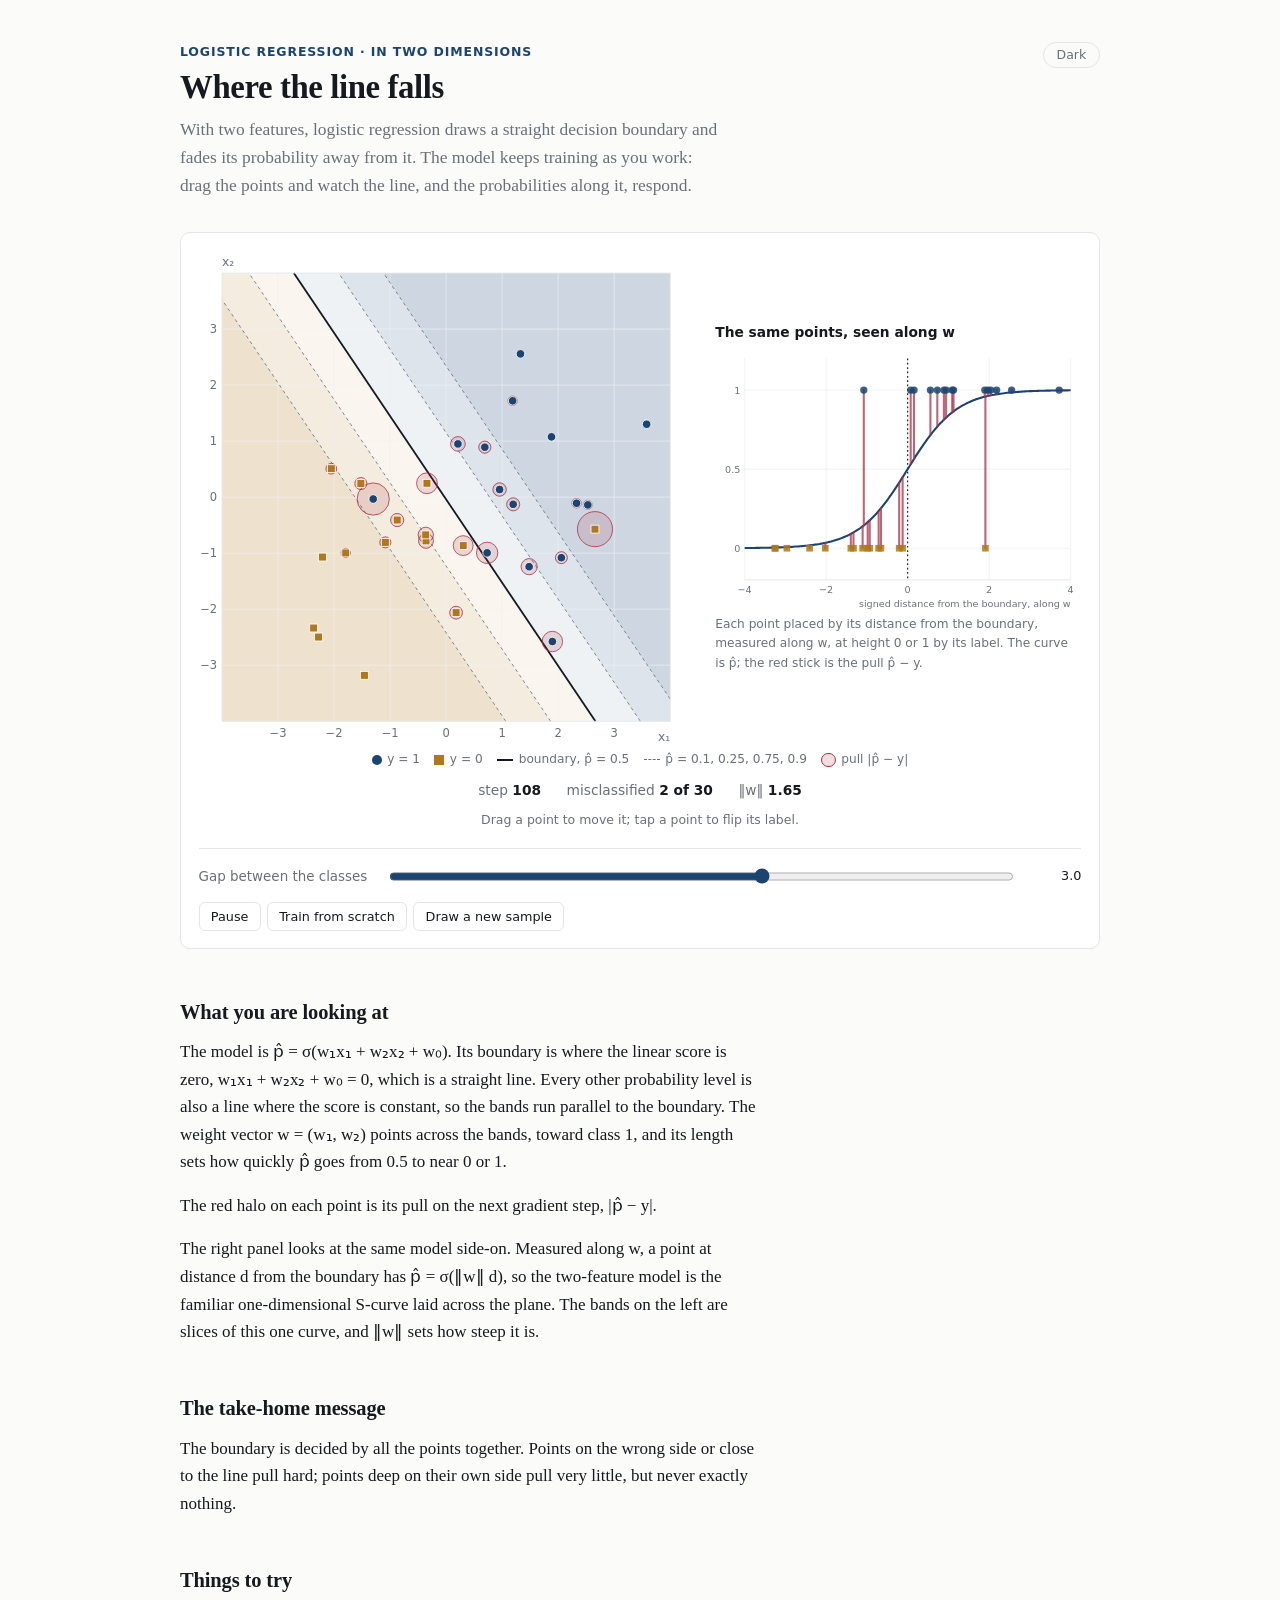
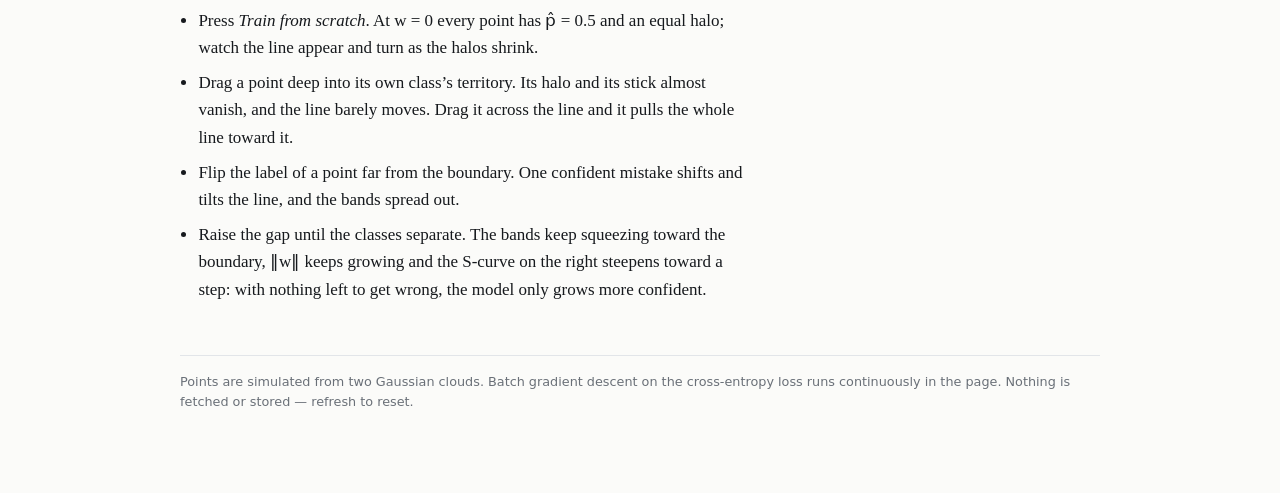
==== logreg/index.html @ 1d1faaab "Add logistic regression visualization in index.html This HTML file implements a logistic regression " ====
<!DOCTYPE html>
<html lang="en">
<head>
<meta charset="utf-8">
<meta name="viewport" content="width=device-width, initial-scale=1">
<title>Logistic Regression &middot; Where the line falls</title>
<style>
:root{
  --paper:#fbfbf9; --panel:#ffffff; --ink:#16191d; --muted:#6a7078;
  --rule:#e2e5e9; --grid:#eef1f4;
  --keep:#1b4570; --keep-soft:#d9e3ef;
  --lose:#a83246; --lose-soft:#f2dcdf;
  --pos:#1b4570; --neg:#b0781a;
  --dot:#33424f;
  --serif: Charter, "Bitstream Charter", "Sitka Text", Cambria, "Source Serif Pro", Georgia, serif;
  --sans: ui-sans-serif, system-ui, -apple-system, "Segoe UI", Roboto, Helvetica, Arial, sans-serif;
}
html[data-theme="dark"]{
  --paper:#14171a; --panel:#1b1f23; --ink:#e7e9ea; --muted:#99a1a9;
  --rule:#2b3138; --grid:#232a30;
  --keep:#6fa9dd; --keep-soft:#22323f;
  --lose:#e0808c; --lose-soft:#3a262a;
  --pos:#6fa9dd; --neg:#e2b25a;
  --dot:#b9c4cd;
}
*{box-sizing:border-box}
html{scroll-padding-top:1rem}
body{
  margin:0; background:var(--paper); color:var(--ink);
  font-family:var(--serif); font-size:17px; line-height:1.62;
  -webkit-text-size-adjust:100%;
}
.wrap{max-width:60rem; margin:0 auto; padding:2.6rem 1.25rem 5rem}
.prose{max-width:36rem}

h1{font-size:2.05rem; line-height:1.18; font-weight:600; letter-spacing:-.012em; margin:0 0 .5rem}
h2{font-size:1.28rem; font-weight:600; margin:2.9rem 0 .6rem; letter-spacing:-.006em}
p{margin:0 0 1rem}
.lede{font-size:1.09rem; color:var(--muted); max-width:34rem; margin-bottom:2rem}

.topbar{display:flex; justify-content:space-between; align-items:flex-start; gap:1rem}
.themebtn{
  font-family:var(--sans); font-size:.78rem; color:var(--muted);
  background:none; border:1px solid var(--rule); border-radius:999px;
  padding:.3rem .8rem; cursor:pointer; white-space:nowrap;
}
.themebtn:hover{color:var(--ink); border-color:var(--muted)}

/* ---------- panel ---------- */
.panel{
  background:var(--panel); border:1px solid var(--rule); border-radius:10px;
  padding:1.1rem; margin:0 0 1.1rem;
}
.stage{display:grid; grid-template-columns:minmax(0,1.15fr) minmax(0,1fr); gap:1.4rem; align-items:start}
@media(max-width:760px){ .stage{grid-template-columns:1fr; gap:1.1rem} }

svg{display:block; width:100%; height:auto; touch-action:none; -webkit-user-select:none; user-select:none}
#scatter text,#profile text{font-family:var(--sans)}
#scatter{cursor:grab}
#scatter.dragging{cursor:grabbing}

.readout{font-family:var(--sans)}
.bigrow{display:flex; align-items:baseline; gap:.5rem; margin-bottom:.15rem}
.bignum{font-size:2.5rem; font-weight:600; letter-spacing:-.02em; font-variant-numeric:tabular-nums; line-height:1}
.biglab{font-size:.85rem; color:var(--muted)}
.sub{font-size:.82rem; color:var(--muted); margin-bottom:1.05rem; min-height:2.5em}

.svmhead{font-size:.8rem; color:var(--muted); margin:1rem 0 .4rem; padding-top:.8rem; border-top:1px dotted var(--rule)}
.svmhead b{color:var(--ink); font-weight:600; font-variant-numeric:tabular-nums}
.barwrap{margin:0 0 .5rem}
.bar{display:flex; height:2.2rem; border-radius:4px; overflow:hidden; background:var(--grid)}
.bar .seg{flex:0 0 auto; transition:none}
.seg.keep{background:var(--keep)}
.seg.lose{background:var(--lose)}
.barkey{display:flex; justify-content:space-between; font-family:var(--sans); font-size:.78rem; margin-top:.4rem; gap:.75rem}
.barkey b{font-weight:600; font-variant-numeric:tabular-nums}
.k-keep{color:var(--keep)} .k-lose{color:var(--lose)}
.total{font-family:var(--sans); font-size:.78rem; color:var(--muted); margin-top:.55rem; padding-top:.5rem; border-top:1px dotted var(--rule); display:flex; justify-content:space-between}
.total b{font-variant-numeric:tabular-nums; color:var(--ink); font-weight:600}
.nosol{font-size:.8rem; color:var(--lose); margin:.2rem 0 .5rem}

table.mat{font-family:var(--sans); font-size:.8rem; border-collapse:collapse; margin-top:.9rem; font-variant-numeric:tabular-nums}
table.mat td{padding:.12rem .55rem .12rem 0; color:var(--muted)}
table.mat td.v{color:var(--ink); text-align:right; padding-right:.9rem}

/* ---------- controls ---------- */
.controls{border-top:1px solid var(--rule); margin-top:1.1rem; padding-top:1rem; font-family:var(--sans)}
.ctl{display:grid; grid-template-columns:11rem 1fr 3.6rem; gap:.75rem; align-items:center; margin-bottom:.55rem; font-size:.84rem}
.ctl label{color:var(--muted)}
.ctl .val{text-align:right; font-variant-numeric:tabular-nums; font-size:.8rem; color:var(--ink)}
@media(max-width:520px){ .ctl{grid-template-columns:8.5rem 1fr 3.2rem; font-size:.8rem} }

input[type=range]{width:100%; accent-color:var(--keep); height:1.15rem; background:transparent}
input[type=range]:focus-visible{outline:2px solid var(--keep); outline-offset:3px; border-radius:3px}

.btnrow{display:flex; flex-wrap:wrap; gap:.4rem; margin-top:.9rem}
button.act{
  font-family:var(--sans); font-size:.8rem; color:var(--ink); background:var(--panel);
  border:1px solid var(--rule); border-radius:6px; padding:.36rem .7rem; cursor:pointer;
}
button.act:hover{border-color:var(--muted)}
button.act:focus-visible{outline:2px solid var(--keep); outline-offset:2px}
button.act.on{background:var(--keep-soft); border-color:var(--keep); color:var(--ink)}
button.act:disabled{opacity:.45; cursor:default}
.presets{margin-top:.8rem; padding-top:.8rem; border-top:1px dotted var(--rule)}
.presets .plab{font-family:var(--sans); font-size:.76rem; color:var(--muted); margin-bottom:.4rem}

.hint{font-family:var(--sans); font-size:.78rem; color:var(--muted); margin:.55rem 0 0}
.legend{font-family:var(--sans); font-size:.76rem; color:var(--muted); display:flex; flex-wrap:wrap; gap:.9rem; margin-top:.35rem}
.legend span{display:inline-flex; align-items:center; gap:.35rem}
.sw{display:inline-block; width:.62rem; height:.62rem}
.sw.pos{background:var(--pos); border-radius:50%}
.sw.neg{background:var(--neg)}
.sw.ring{border:1.5px solid var(--ink); border-radius:50%; width:.8rem; height:.8rem}
.sw.slack{width:1rem; height:2px; background:var(--lose)}

/* ---------- prose extras ---------- */
ul{margin:0 0 1rem; padding-left:1.15rem}
li{margin-bottom:.45rem}
.eq{font-family:var(--sans); font-size:.92rem; background:var(--grid); border-radius:6px; padding:.7rem .85rem; margin:0 0 1rem; overflow-x:auto; white-space:nowrap}
.keepword{color:var(--keep); font-weight:600}
.loseword{color:var(--lose); font-weight:600}
footer{margin-top:3.2rem; padding-top:1rem; border-top:1px solid var(--rule); font-family:var(--sans); font-size:.8rem; color:var(--muted)}
@media(prefers-reduced-motion:reduce){ *{scroll-behavior:auto} }
.kicker{font-family:var(--sans); font-size:.78rem; font-weight:600; letter-spacing:.07em; text-transform:uppercase; color:var(--keep); margin:0 0 .4rem}
#plot text{font-family:var(--sans)}
#plot{cursor:crosshair}
#proj text{font-family:var(--sans)}
.stats{font-family:var(--sans); font-size:.86rem; color:var(--muted); display:flex; flex-wrap:wrap; justify-content:center; gap:.4rem 1.6rem; margin-top:.6rem; font-variant-numeric:tabular-nums}
.stats b{color:var(--ink); font-weight:600}
.legend{justify-content:center}
.hint{text-align:center}
.sw.halo{width:.9rem; height:.9rem; border-radius:50%; border:1.5px solid var(--lose); background:var(--lose-soft)}
.sw.bnd{width:1rem; height:2px; background:var(--ink)}
.sw.lvl{width:1rem; height:0; border-top:1px dashed var(--muted)}
.ctl{grid-template-columns:11rem 1fr 3.6rem}
@media(max-width:520px){ .ctl{grid-template-columns:8.5rem 1fr 3.2rem} }
.duo{grid-template-columns:minmax(0,1.35fr) minmax(0,1fr); align-items:center}
.sidehead{font-family:var(--sans); font-size:.86rem; font-weight:600; margin:0 0 .3rem}
.sidecap{font-family:var(--sans); font-size:.76rem; color:var(--muted); margin:.3rem 0 0}
@media(max-width:760px){ .duo{grid-template-columns:1fr} }
</style>
</head>
<body>
<div class="wrap">

  <div class="topbar">
    <div>
      <p class="kicker">Logistic Regression &middot; in two dimensions</p>
      <h1>Where the line falls</h1>
    </div>
    <button class="themebtn" id="theme" type="button">Dark</button>
  </div>
  <p class="lede">With two features, logistic regression draws a straight decision boundary and fades its probability away from it. The model keeps training as you work: drag the points and watch the line, and the probabilities along it, respond.</p>

  <div class="panel">
    <div class="stage duo">
      <div>
        <svg id="plot" viewBox="0 0 600 600" role="img" aria-label="Two classes of points, the logistic regression boundary and its probability bands"></svg>
      </div>
      <div class="side">
        <p class="sidehead">The same points, seen along w</p>
        <svg id="proj" viewBox="0 0 420 300" role="img" aria-label="Predicted probability against signed distance from the boundary, with the pull of each point"></svg>
        <p class="sidecap">Each point placed by its distance from the boundary, measured along w, at height 0 or 1 by its label. The curve is p&#770;; the red stick is the pull p&#770; &minus; y.</p>
      </div>
    </div>
    <div class="legend">
      <span><i class="sw pos"></i>y = 1</span>
      <span><i class="sw neg"></i>y = 0</span>
      <span><i class="sw bnd"></i>boundary, p&#770; = 0.5</span>
      <span><i class="sw lvl"></i>p&#770; = 0.1, 0.25, 0.75, 0.9</span>
      <span><i class="sw halo"></i>pull |p&#770; &minus; y|</span>
    </div>
    <div class="stats">
      <span>step <b id="vT">0</b></span>
      <span>misclassified <b id="vE">—</b></span>
      <span>&#8214;w&#8214; <b id="vW">—</b></span>
    </div>
    <p class="hint">Drag a point to move it; tap a point to flip its label.</p>

    <div class="controls">
      <div class="ctl">
        <label for="gap">Gap between the classes</label>
        <input type="range" id="gap" min="0" max="5" step="0.1" value="3">
        <span class="val" id="gapV">3.0</span>
      </div>
      <div class="btnrow">
        <button class="act" id="runBtn" type="button">Pause</button>
        <button class="act" id="restartBtn" type="button">Train from scratch</button>
        <button class="act" id="resample" type="button">Draw a new sample</button>
      </div>
    </div>
  </div>

  <div class="prose">
    <h2>What you are looking at</h2>
    <p>The model is p&#770; = &sigma;(w&#8321;x&#8321; + w&#8322;x&#8322; + w&#8320;). Its boundary is where the linear score is zero, w&#8321;x&#8321; + w&#8322;x&#8322; + w&#8320; = 0, which is a straight line. Every other probability level is also a line where the score is constant, so the bands run parallel to the boundary. The weight vector w = (w&#8321;, w&#8322;) points across the bands, toward class 1, and its length sets how quickly p&#770; goes from 0.5 to near 0 or 1.</p>
    <p>The red halo on each point is its pull on the next gradient step, |p&#770; &minus; y|.</p>
    <p>The right panel looks at the same model side-on. Measured along w, a point at distance d from the boundary has p&#770; = &sigma;(&#8214;w&#8214; d), so the two-feature model is the familiar one-dimensional S-curve laid across the plane. The bands on the left are slices of this one curve, and &#8214;w&#8214; sets how steep it is.</p>

    <h2>The take-home message</h2>
    <p>The boundary is decided by all the points together. Points on the wrong side or close to the line pull hard; points deep on their own side pull very little, but never exactly nothing.</p>

    <h2>Things to try</h2>
    <ul>
      <li>Press <em>Train from scratch</em>. At w = 0 every point has p&#770; = 0.5 and an equal halo; watch the line appear and turn as the halos shrink.</li>
      <li>Drag a point deep into its own class&rsquo;s territory. Its halo and its stick almost vanish, and the line barely moves. Drag it across the line and it pulls the whole line toward it.</li>
      <li>Flip the label of a point far from the boundary. One confident mistake shifts and tilts the line, and the bands spread out.</li>
      <li>Raise the gap until the classes separate. The bands keep squeezing toward the boundary, &#8214;w&#8214; keeps growing and the S-curve on the right steepens toward a step: with nothing left to get wrong, the model only grows more confident.</li>
    </ul>
  </div>

  <footer>
    Points are simulated from two Gaussian clouds. Batch gradient descent on the cross-entropy loss runs continuously in the page. Nothing is fetched or stored &mdash; refresh to reset.
  </footer>
</div>

<script>
(function(){
"use strict";
var $ = function(id){ return document.getElementById(id); };
var NS = "http://www.w3.org/2000/svg";
function el(tag, a, p){ var e = document.createElementNS(NS, tag); for(var k in a) e.setAttribute(k, a[k]); if(p) p.appendChild(e); return e; }
function css(v){ return getComputedStyle(document.documentElement).getPropertyValue(v).trim(); }
function sig(z){ return z >= 0 ? 1/(1+Math.exp(-z)) : Math.exp(z)/(1+Math.exp(z)); }
function randn(){ var u = 1 - Math.random(), v = Math.random(); return Math.sqrt(-2*Math.log(u))*Math.cos(2*Math.PI*v); }

var R = 4, N_PER = 15, ETA = 0.5, STEPS_PER_FRAME = 2;
var pts = [], w = [0,0,0], t = 0, running = true, gap = 3;   // w = (w1, w2, w0)
var DIR = [Math.cos(0.6), Math.sin(0.6)];

function generate(){
  pts = [];
  for(var i = 0; i < N_PER; i++){
    pts.push({ x:clamp(-gap/2*DIR[0] + randn()), y:clamp(-gap/2*DIR[1] + randn()), c:0 });
    pts.push({ x:clamp( gap/2*DIR[0] + randn()), y:clamp( gap/2*DIR[1] + randn()), c:1 });
  }
}
function clamp(v){ return Math.max(-R + 0.2, Math.min(R - 0.2, v)); }
function score(x, y){ return w[0]*x + w[1]*y + w[2]; }
function step(){
  var g = [0,0,0], n = pts.length; if(!n) return;
  pts.forEach(function(q){ var r = sig(score(q.x, q.y)) - q.c; g[0] += r*q.x; g[1] += r*q.y; g[2] += r; });
  for(var k = 0; k < 3; k++) w[k] -= ETA*g[k]/n;
  t++;
}

// ---------- geometry ----------
var S = { W:600, H:600, m:28 };
function sx(x){ return S.m + (x + R)/(2*R)*(S.W - 2*S.m); }
function sy(y){ return S.H - S.m - (y + R)/(2*R)*(S.H - 2*S.m); }
function ix(px){ return (px - S.m)/(S.W - 2*S.m)*2*R - R; }
function iy(py){ return (S.H - S.m - py)/(S.H - 2*S.m)*2*R - R; }

// clip a polygon to the half-plane sign*(score - level) >= 0
function clipHalf(poly, level, sign){
  var out = [], i;
  for(i = 0; i < poly.length; i++){
    var a = poly[i], b = poly[(i+1) % poly.length];
    var fa = sign*(score(a[0], a[1]) - level), fb = sign*(score(b[0], b[1]) - level);
    if(fa >= 0) out.push(a);
    if((fa >= 0) !== (fb >= 0)){ var tt = fa/(fa - fb); out.push([a[0] + tt*(b[0]-a[0]), a[1] + tt*(b[1]-a[1])]); }
  }
  return out;
}
function band(lo, hi){
  var poly = [[-R,-R],[R,-R],[R,R],[-R,R]];
  if(isFinite(lo)) poly = clipHalf(poly, lo, 1);
  if(isFinite(hi) && poly.length) poly = clipHalf(poly, hi, -1);
  return poly;
}
function polyAttr(poly){ return poly.map(function(q){ return sx(q[0]).toFixed(1) + "," + sy(q[1]).toFixed(1); }).join(" "); }
// segment of the line score = level inside the square
function levelSegment(level){
  var c = [[-R,-R],[R,-R],[R,R],[-R,R]], hits = [], i;
  for(i = 0; i < 4; i++){
    var a = c[i], b = c[(i+1)%4], fa = score(a[0],a[1]) - level, fb = score(b[0],b[1]) - level;
    if((fa >= 0) !== (fb >= 0)){ var tt = fa/(fa - fb); hits.push([a[0] + tt*(b[0]-a[0]), a[1] + tt*(b[1]-a[1])]); }
  }
  return hits.length >= 2 ? [hits[0], hits[1]] : null;
}

// ---------- render ----------
var svg = $("plot");
function render(){
  while(svg.firstChild) svg.removeChild(svg.firstChild);
  var cP = css("--pos"), cN = css("--neg"), cL = css("--lose"), cLs = css("--lose-soft"), cM = css("--muted"),
      cR = css("--rule"), cG = css("--grid"), cI = css("--ink"), cPan = css("--panel");
  var dark = document.documentElement.getAttribute("data-theme") === "dark";
  el("rect", { x:S.m, y:S.m, width:S.W-2*S.m, height:S.H-2*S.m, fill:cPan }, svg);

  var hasW = Math.hypot(w[0], w[1]) > 1e-6;
  var P = [0.1, 0.25, 0.5, 0.75, 0.9], L = P.map(function(p){ return Math.log(p/(1-p)); });
  if(hasW){
    var edges = [-Infinity].concat(L, [Infinity]);
    var alpha = [0.30, 0.20, 0.10, 0.10, 0.20, 0.30];
    for(var k = 0; k < 6; k++){
      var poly = band(edges[k], edges[k+1]);
      if(poly.length >= 3) el("polygon", { points:polyAttr(poly), fill:k < 3 ? cN : cP, "fill-opacity":alpha[k]*(dark ? 0.9 : 0.7) }, svg);
    }
  }
  [-3,-2,-1,0,1,2,3].forEach(function(v){
    el("line", { x1:sx(v), x2:sx(v), y1:S.m, y2:S.H-S.m, stroke:cG, "stroke-opacity":0.7 }, svg);
    el("line", { x1:S.m, x2:S.W-S.m, y1:sy(v), y2:sy(v), stroke:cG, "stroke-opacity":0.7 }, svg);
    var a = el("text", { x:sx(v), y:S.H-S.m+19, "text-anchor":"middle", "font-size":14, fill:cM }, svg); a.textContent = String(v).replace("-", "\u2212");
    var b = el("text", { x:S.m-6, y:sy(v)+5, "text-anchor":"end", "font-size":14, fill:cM }, svg); b.textContent = String(v).replace("-", "\u2212");
  });
  var xl = el("text", { x:S.W-S.m, y:S.H-4, "text-anchor":"end", "font-size":15, fill:cM }, svg); xl.textContent = "x\u2081";
  var yl = el("text", { x:S.m, y:S.m-8, "text-anchor":"start", "font-size":15, fill:cM }, svg); yl.textContent = "x\u2082";

  if(hasW){
    P.forEach(function(p, k){
      var seg = levelSegment(L[k]); if(!seg) return;
      var mid = p === 0.5;
      el("line", { x1:sx(seg[0][0]), y1:sy(seg[0][1]), x2:sx(seg[1][0]), y2:sy(seg[1][1]),
                   stroke:mid ? cI : cM, "stroke-width":mid ? 2.2 : 1, "stroke-dasharray":mid ? "" : "4 4" }, svg);

    });
  }
  // halos then points
  pts.forEach(function(q){
    var pull = Math.abs(sig(score(q.x, q.y)) - q.c);
    if(pull > 0.03) el("circle", { cx:sx(q.x), cy:sy(q.y), r:5 + 17*pull, fill:cL, "fill-opacity":0.16, stroke:cL, "stroke-width":1.2, "stroke-opacity":0.8 }, svg);
  });
  pts.forEach(function(q){
    if(q.c) el("circle", { cx:sx(q.x), cy:sy(q.y), r:5.2, fill:cP, stroke:cPan, "stroke-width":1 }, svg);
    else el("rect", { x:sx(q.x)-4.8, y:sy(q.y)-4.8, width:9.6, height:9.6, fill:cN, stroke:cPan, "stroke-width":1 }, svg);
  });
  el("rect", { x:S.m, y:S.m, width:S.W-2*S.m, height:S.H-2*S.m, fill:"none", stroke:cR }, svg);

  renderProj();
  var err = 0; pts.forEach(function(q){ if((score(q.x, q.y) >= 0 ? 1 : 0) !== q.c) err++; });
  $("vT").textContent = t.toLocaleString("en-US");
  $("vE").textContent = err + " of " + pts.length;
  $("vW").textContent = Math.hypot(w[0], w[1]).toFixed(2);
  $("runBtn").textContent = running ? "Pause" : "Run";
}

// ---------- side view along w ----------
var Q = { W:420, H:300, l:34, r:12, t:12, b:34, da:-4, db:4, ya:-0.2, yb:1.2 };
function qx(d){ return Q.l + (d - Q.da)/(Q.db - Q.da)*(Q.W - Q.l - Q.r); }
function qy(p){ return Q.t + (Q.yb - p)/(Q.yb - Q.ya)*(Q.H - Q.t - Q.b); }
var proj = $("proj");
function renderProj(){
  while(proj.firstChild) proj.removeChild(proj.firstChild);
  var cP = css("--pos"), cN = css("--neg"), cL = css("--lose"), cM = css("--muted"), cR = css("--rule"), cG = css("--grid"), cI = css("--ink");
  var nw = Math.hypot(w[0], w[1]);
  [-4,-2,0,2,4].forEach(function(v){
    el("line", { x1:qx(v), x2:qx(v), y1:Q.t, y2:Q.H-Q.b, stroke:cG }, proj);
    var tx = el("text", { x:qx(v), y:Q.H-Q.b+15, "text-anchor":"middle", "font-size":11, fill:cM }, proj); tx.textContent = String(v).replace("-", "\u2212");
  });
  [0, 0.5, 1].forEach(function(v){
    el("line", { x1:Q.l, x2:Q.W-Q.r, y1:qy(v), y2:qy(v), stroke:cG }, proj);
    var tx = el("text", { x:Q.l-5, y:qy(v)+4, "text-anchor":"end", "font-size":11, fill:cM }, proj); tx.textContent = String(v);
  });
  el("line", { x1:Q.l, x2:Q.W-Q.r, y1:Q.H-Q.b, y2:Q.H-Q.b, stroke:cR }, proj);
  var xl = el("text", { x:Q.W-Q.r, y:Q.H-3, "text-anchor":"end", "font-size":11, fill:cM }, proj);
  xl.textContent = "signed distance from the boundary, along w";
  if(nw < 1e-6){
    el("line", { x1:Q.l, x2:Q.W-Q.r, y1:qy(0.5), y2:qy(0.5), stroke:cP, "stroke-width":2.4 }, proj);
    var m = el("text", { x:(Q.l+Q.W-Q.r)/2, y:qy(0.5)-10, "text-anchor":"middle", "font-size":12, fill:cM }, proj);
    m.textContent = "w = 0: no direction yet, every p\u0302 = 0.5";
    return;
  }
  el("line", { x1:qx(0), x2:qx(0), y1:Q.t, y2:Q.H-Q.b, stroke:cI, "stroke-width":1.3, "stroke-dasharray":"2 3" }, proj);
  var d = "", i, x;
  for(i = 0; i <= 200; i++){ x = Q.da + i/200*(Q.db - Q.da); d += (i ? "L" : "M") + qx(x).toFixed(1) + " " + qy(sig(nw*x)).toFixed(1); }
  el("path", { d:d, fill:"none", stroke:cP, "stroke-width":2.4 }, proj);
  var lim = 0.12;
  pts.forEach(function(q){
    var dist = score(q.x, q.y)/nw, p = sig(nw*dist), dd = Math.max(Q.da + lim, Math.min(Q.db - lim, dist));
    if(Math.abs(p - q.c) > 3e-3) el("line", { x1:qx(dd), x2:qx(dd), y1:qy(q.c), y2:qy(p), stroke:cL, "stroke-width":2.4, "stroke-linecap":"round", opacity:0.75 }, proj);
  });
  pts.forEach(function(q){
    var dist = score(q.x, q.y)/nw, dd = Math.max(Q.da + lim, Math.min(Q.db - lim, dist));
    if(q.c) el("circle", { cx:qx(dd), cy:qy(1), r:4.2, fill:cP, "fill-opacity":0.85 }, proj);
    else el("rect", { x:qx(dd)-3.8, y:qy(0)-3.8, width:7.6, height:7.6, fill:cN, "fill-opacity":0.85 }, proj);
  });
}

// ---------- loop ----------
var dirty = true;
function frame(){
  if(running) for(var i = 0; i < STEPS_PER_FRAME; i++) step();
  if(running || dirty){ render(); dirty = false; }
  requestAnimationFrame(frame);
}

// ---------- editing ----------
var drag = null;
function svgPt(e){ var q = svg.createSVGPoint(); q.x = e.clientX; q.y = e.clientY; return q.matrixTransform(svg.getScreenCTM().inverse()); }
svg.addEventListener("pointerdown", function(e){
  var q = svgPt(e), best = -1, bd = 16;
  pts.forEach(function(p, i){ var d = Math.hypot(sx(p.x) - q.x, sy(p.y) - q.y); if(d < bd){ bd = d; best = i; } });
  if(best < 0) return;
  drag = { i:best, x0:q.x, y0:q.y, moved:false }; svg.setPointerCapture(e.pointerId); e.preventDefault();
});
svg.addEventListener("pointermove", function(e){
  if(!drag) return;
  var q = svgPt(e);
  if(Math.hypot(q.x - drag.x0, q.y - drag.y0) > 4) drag.moved = true;
  if(drag.moved){ pts[drag.i].x = clamp(ix(q.x)); pts[drag.i].y = clamp(iy(q.y)); dirty = true; }
});
svg.addEventListener("pointerup", function(){
  if(!drag) return;
  if(!drag.moved){ pts[drag.i].c = 1 - pts[drag.i].c; dirty = true; }
  drag = null;
});
svg.addEventListener("pointercancel", function(){ drag = null; });

// ---------- controls ----------
$("gap").addEventListener("input", function(){ gap = +this.value; $("gapV").textContent = gap.toFixed(1); });
$("gap").addEventListener("change", function(){ generate(); dirty = true; });
$("runBtn").addEventListener("click", function(){ running = !running; dirty = true; });
$("restartBtn").addEventListener("click", function(){ w = [0,0,0]; t = 0; dirty = true; });
$("resample").addEventListener("click", function(){ generate(); w = [0,0,0]; t = 0; dirty = true; });

var root = document.documentElement;
function setTheme(th){ root.setAttribute("data-theme", th); $("theme").textContent = th === "dark" ? "Light" : "Dark"; dirty = true; }
$("theme").addEventListener("click", function(){ setTheme(root.getAttribute("data-theme") === "dark" ? "light" : "dark"); });

generate();
requestAnimationFrame(frame);
setTheme(window.matchMedia && window.matchMedia("(prefers-color-scheme: dark)").matches ? "dark" : "light");
})();
</script>
</body>
</html>
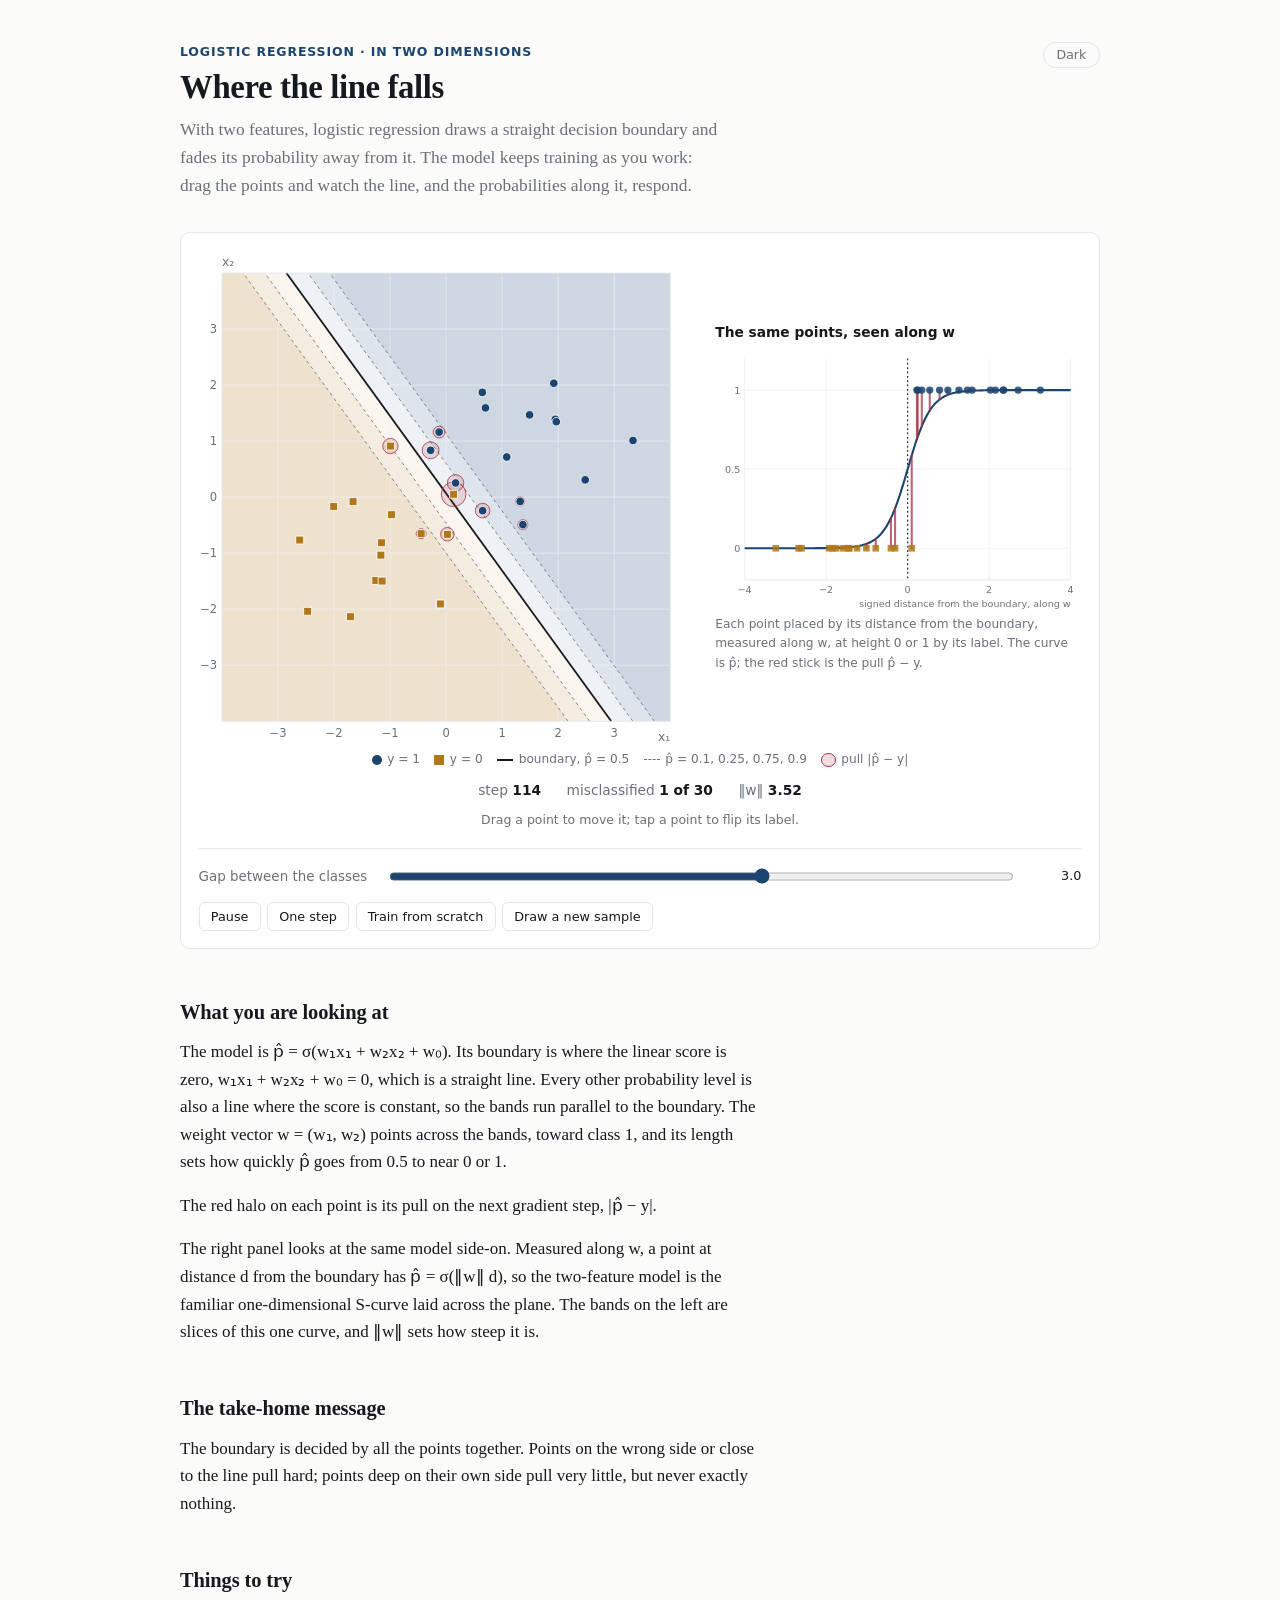
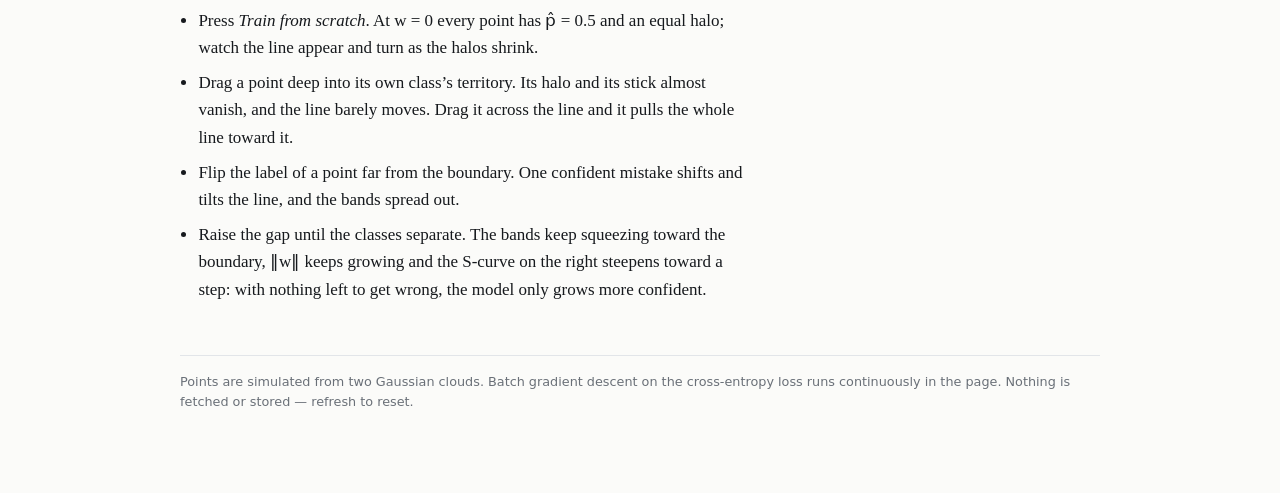
==== commit f8101980: "Add step button for single step execution" ====
--- a/logreg/index.html
+++ b/logreg/index.html
@@ -186,6 +186,7 @@
       </div>
       <div class="btnrow">
         <button class="act" id="runBtn" type="button">Pause</button>
+        <button class="act" id="stepBtn" type="button">One step</button>
         <button class="act" id="restartBtn" type="button">Train from scratch</button>
         <button class="act" id="resample" type="button">Draw a new sample</button>
       </div>
@@ -412,6 +413,7 @@
 $("gap").addEventListener("input", function(){ gap = +this.value; $("gapV").textContent = gap.toFixed(1); });
 $("gap").addEventListener("change", function(){ generate(); dirty = true; });
 $("runBtn").addEventListener("click", function(){ running = !running; dirty = true; });
+$("stepBtn").addEventListener("click", function(){ running = false; step(); dirty = true; });
 $("restartBtn").addEventListener("click", function(){ w = [0,0,0]; t = 0; dirty = true; });
 $("resample").addEventListener("click", function(){ generate(); w = [0,0,0]; t = 0; dirty = true; });
 
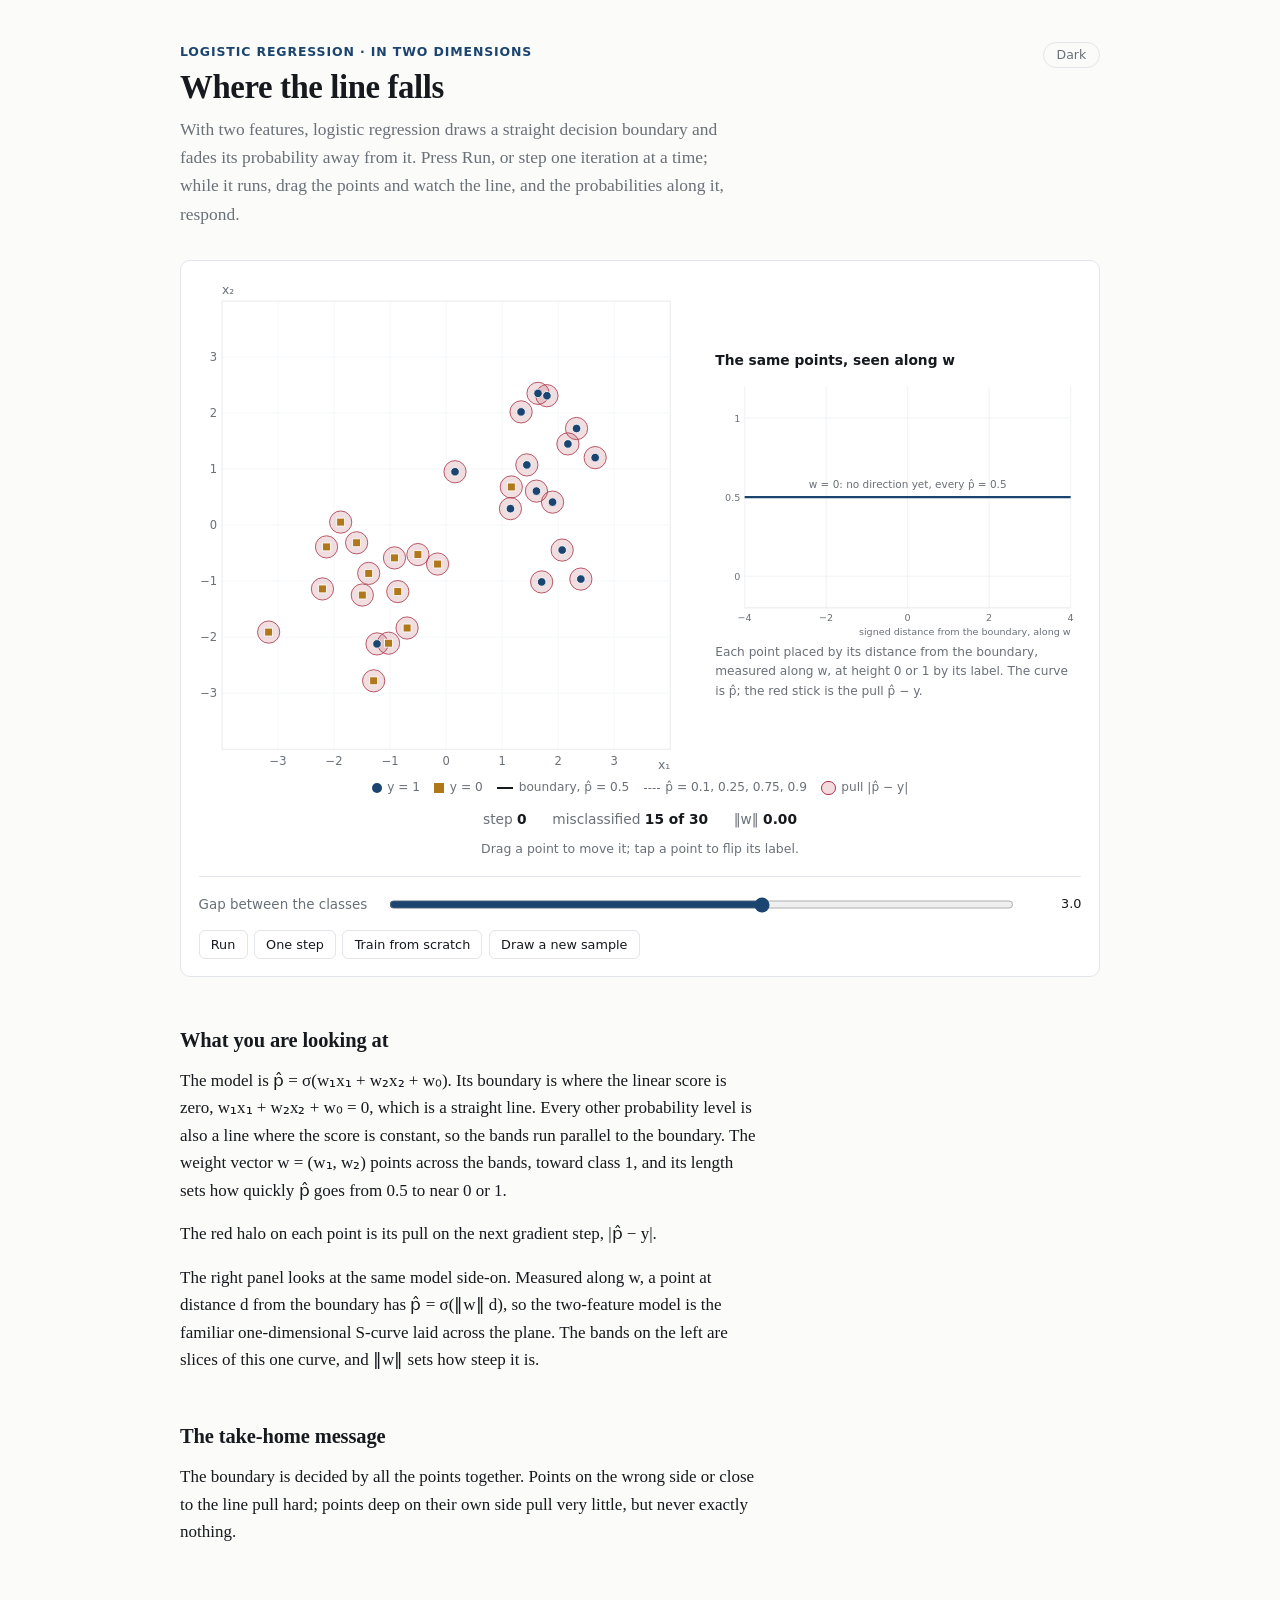
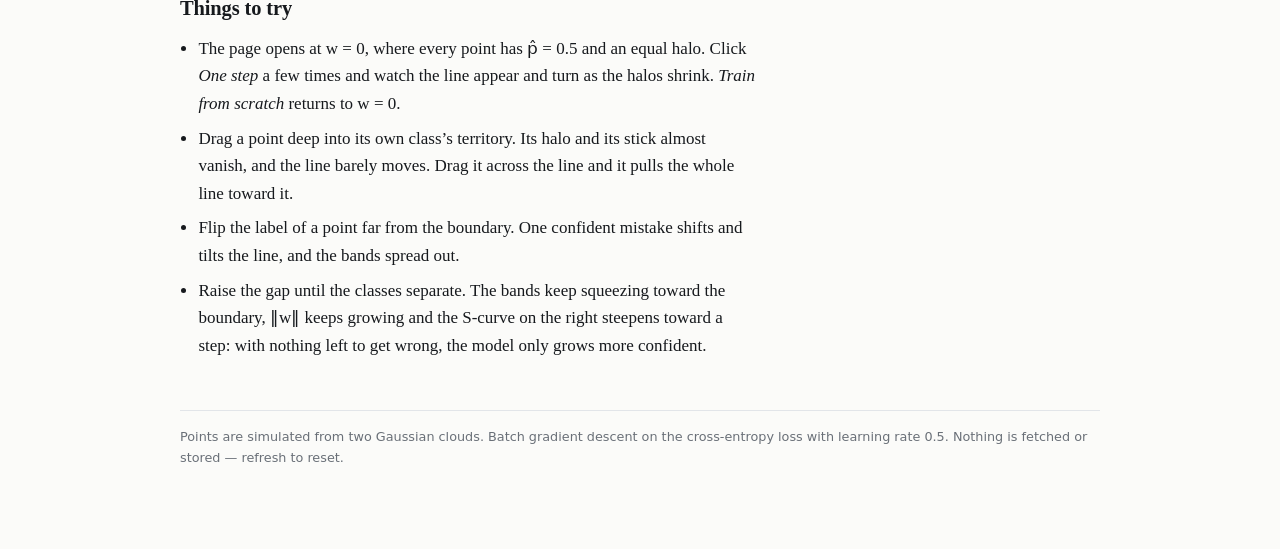
==== commit aff79004: "Update instructional text and button functionality" ====
--- a/logreg/index.html
+++ b/logreg/index.html
@@ -151,7 +151,7 @@
     </div>
     <button class="themebtn" id="theme" type="button">Dark</button>
   </div>
-  <p class="lede">With two features, logistic regression draws a straight decision boundary and fades its probability away from it. The model keeps training as you work: drag the points and watch the line, and the probabilities along it, respond.</p>
+  <p class="lede">With two features, logistic regression draws a straight decision boundary and fades its probability away from it. Press Run, or step one iteration at a time; while it runs, drag the points and watch the line, and the probabilities along it, respond.</p>
 
   <div class="panel">
     <div class="stage duo">
@@ -185,7 +185,7 @@
         <span class="val" id="gapV">3.0</span>
       </div>
       <div class="btnrow">
-        <button class="act" id="runBtn" type="button">Pause</button>
+        <button class="act" id="runBtn" type="button">Run</button>
         <button class="act" id="stepBtn" type="button">One step</button>
         <button class="act" id="restartBtn" type="button">Train from scratch</button>
         <button class="act" id="resample" type="button">Draw a new sample</button>
@@ -204,7 +204,7 @@
 
     <h2>Things to try</h2>
     <ul>
-      <li>Press <em>Train from scratch</em>. At w = 0 every point has p&#770; = 0.5 and an equal halo; watch the line appear and turn as the halos shrink.</li>
+      <li>The page opens at w = 0, where every point has p&#770; = 0.5 and an equal halo. Click <em>One step</em> a few times and watch the line appear and turn as the halos shrink. <em>Train from scratch</em> returns to w = 0.</li>
       <li>Drag a point deep into its own class&rsquo;s territory. Its halo and its stick almost vanish, and the line barely moves. Drag it across the line and it pulls the whole line toward it.</li>
       <li>Flip the label of a point far from the boundary. One confident mistake shifts and tilts the line, and the bands spread out.</li>
       <li>Raise the gap until the classes separate. The bands keep squeezing toward the boundary, &#8214;w&#8214; keeps growing and the S-curve on the right steepens toward a step: with nothing left to get wrong, the model only grows more confident.</li>
@@ -212,7 +212,7 @@
   </div>
 
   <footer>
-    Points are simulated from two Gaussian clouds. Batch gradient descent on the cross-entropy loss runs continuously in the page. Nothing is fetched or stored &mdash; refresh to reset.
+    Points are simulated from two Gaussian clouds. Batch gradient descent on the cross-entropy loss with learning rate 0.5. Nothing is fetched or stored &mdash; refresh to reset.
   </footer>
 </div>
 
@@ -227,7 +227,7 @@
 function randn(){ var u = 1 - Math.random(), v = Math.random(); return Math.sqrt(-2*Math.log(u))*Math.cos(2*Math.PI*v); }
 
 var R = 4, N_PER = 15, ETA = 0.5, STEPS_PER_FRAME = 2;
-var pts = [], w = [0,0,0], t = 0, running = true, gap = 3;   // w = (w1, w2, w0)
+var pts = [], w = [0,0,0], t = 0, running = false, gap = 3;   // w = (w1, w2, w0)
 var DIR = [Math.cos(0.6), Math.sin(0.6)];
 
 function generate(){
@@ -414,8 +414,8 @@
 $("gap").addEventListener("change", function(){ generate(); dirty = true; });
 $("runBtn").addEventListener("click", function(){ running = !running; dirty = true; });
 $("stepBtn").addEventListener("click", function(){ running = false; step(); dirty = true; });
-$("restartBtn").addEventListener("click", function(){ w = [0,0,0]; t = 0; dirty = true; });
-$("resample").addEventListener("click", function(){ generate(); w = [0,0,0]; t = 0; dirty = true; });
+$("restartBtn").addEventListener("click", function(){ running = false; w = [0,0,0]; t = 0; dirty = true; });
+$("resample").addEventListener("click", function(){ running = false; generate(); w = [0,0,0]; t = 0; dirty = true; });
 
 var root = document.documentElement;
 function setTheme(th){ root.setAttribute("data-theme", th); $("theme").textContent = th === "dark" ? "Light" : "Dark"; dirty = true; }
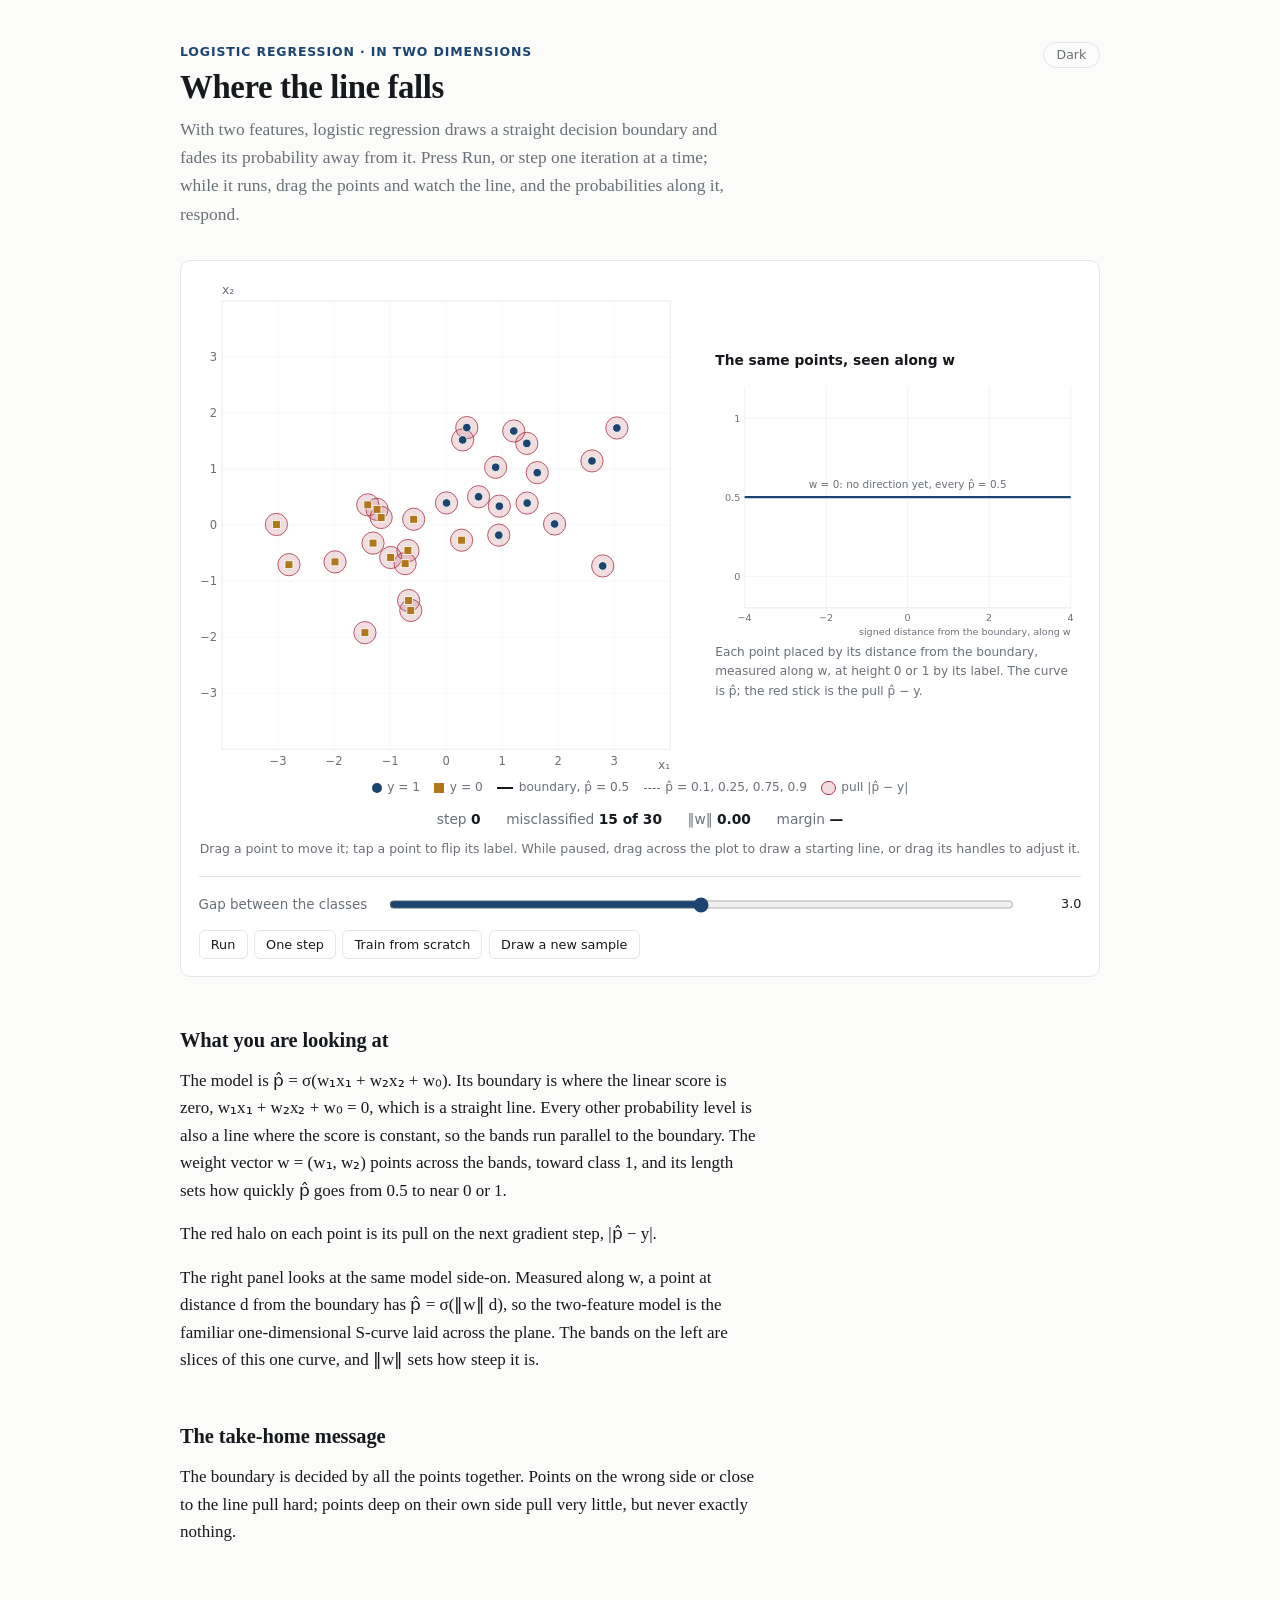
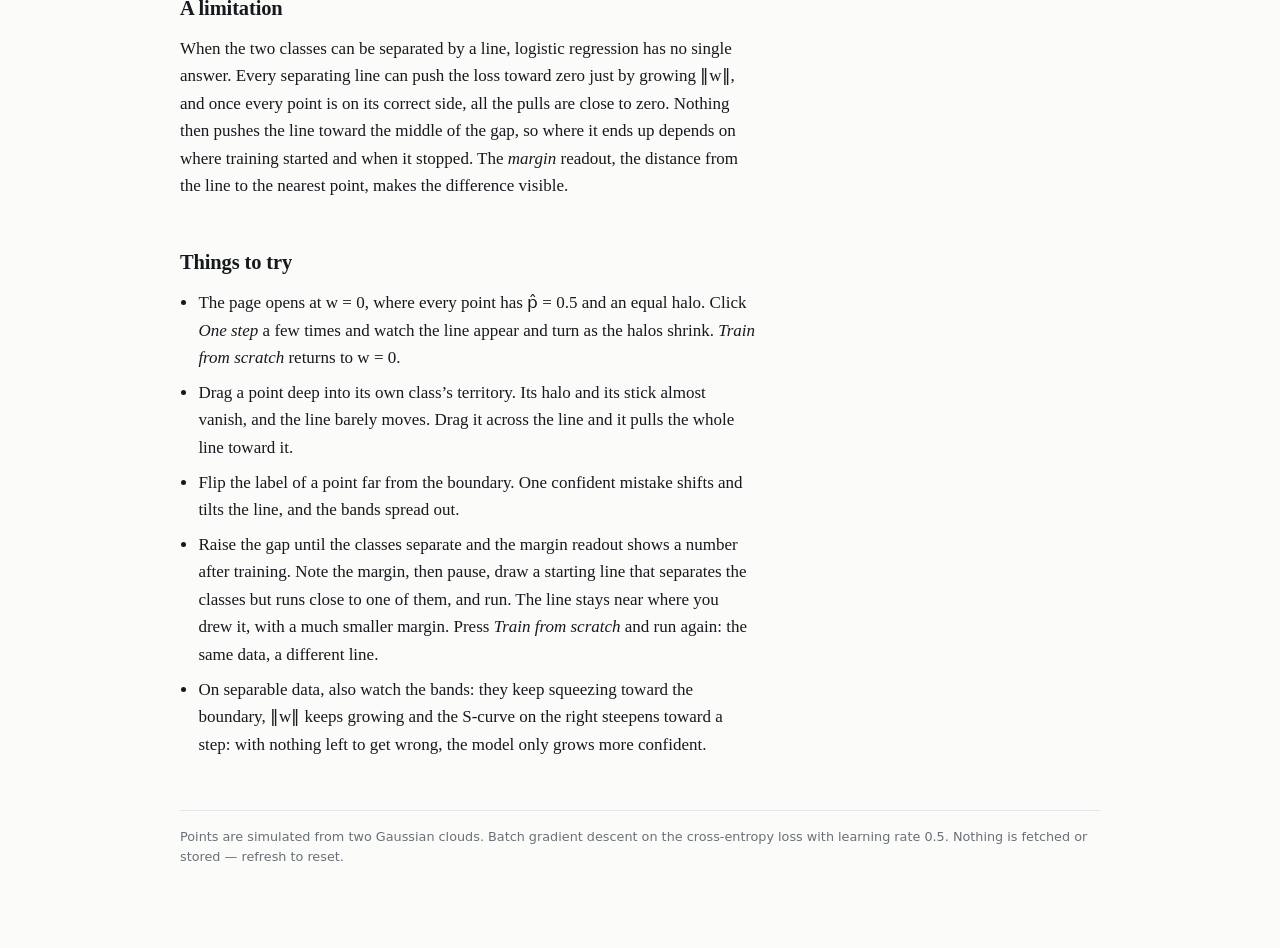
==== commit e1129027: "Enhance logistic regression interface and explanations Updated hint text and added a limitation sect" ====
--- a/logreg/index.html
+++ b/logreg/index.html
@@ -175,13 +175,14 @@
       <span>step <b id="vT">0</b></span>
       <span>misclassified <b id="vE">—</b></span>
       <span>&#8214;w&#8214; <b id="vW">—</b></span>
+      <span>margin <b id="vM">—</b></span>
     </div>
-    <p class="hint">Drag a point to move it; tap a point to flip its label.</p>
+    <p class="hint">Drag a point to move it; tap a point to flip its label. While paused, drag across the plot to draw a starting line, or drag its handles to adjust it.</p>
 
     <div class="controls">
       <div class="ctl">
         <label for="gap">Gap between the classes</label>
-        <input type="range" id="gap" min="0" max="5" step="0.1" value="3">
+        <input type="range" id="gap" min="0" max="6" step="0.1" value="3">
         <span class="val" id="gapV">3.0</span>
       </div>
       <div class="btnrow">
@@ -202,12 +203,16 @@
     <h2>The take-home message</h2>
     <p>The boundary is decided by all the points together. Points on the wrong side or close to the line pull hard; points deep on their own side pull very little, but never exactly nothing.</p>
 
+    <h2>A limitation</h2>
+    <p>When the two classes can be separated by a line, logistic regression has no single answer. Every separating line can push the loss toward zero just by growing &#8214;w&#8214;, and once every point is on its correct side, all the pulls are close to zero. Nothing then pushes the line toward the middle of the gap, so where it ends up depends on where training started and when it stopped. The <em>margin</em> readout, the distance from the line to the nearest point, makes the difference visible.</p>
+
     <h2>Things to try</h2>
     <ul>
       <li>The page opens at w = 0, where every point has p&#770; = 0.5 and an equal halo. Click <em>One step</em> a few times and watch the line appear and turn as the halos shrink. <em>Train from scratch</em> returns to w = 0.</li>
       <li>Drag a point deep into its own class&rsquo;s territory. Its halo and its stick almost vanish, and the line barely moves. Drag it across the line and it pulls the whole line toward it.</li>
       <li>Flip the label of a point far from the boundary. One confident mistake shifts and tilts the line, and the bands spread out.</li>
-      <li>Raise the gap until the classes separate. The bands keep squeezing toward the boundary, &#8214;w&#8214; keeps growing and the S-curve on the right steepens toward a step: with nothing left to get wrong, the model only grows more confident.</li>
+      <li>Raise the gap until the classes separate and the margin readout shows a number after training. Note the margin, then pause, draw a starting line that separates the classes but runs close to one of them, and run. The line stays near where you drew it, with a much smaller margin. Press <em>Train from scratch</em> and run again: the same data, a different line.</li>
+      <li>On separable data, also watch the bands: they keep squeezing toward the boundary, &#8214;w&#8214; keeps growing and the S-curve on the right steepens toward a step: with nothing left to get wrong, the model only grows more confident.</li>
     </ul>
   </div>
 
@@ -328,12 +333,16 @@
     else el("rect", { x:sx(q.x)-4.8, y:sy(q.y)-4.8, width:9.6, height:9.6, fill:cN, stroke:cPan, "stroke-width":1 }, svg);
   });
   el("rect", { x:S.m, y:S.m, width:S.W-2*S.m, height:S.H-2*S.m, fill:"none", stroke:cR }, svg);
+  if(!running){ var hh = handles(); if(hh) hh.forEach(function(h){ el("circle", { cx:sx(h[0]), cy:sy(h[1]), r:7, fill:cPan, stroke:cI, "stroke-width":2 }, svg); }); }
 
   renderProj();
   var err = 0; pts.forEach(function(q){ if((score(q.x, q.y) >= 0 ? 1 : 0) !== q.c) err++; });
   $("vT").textContent = t.toLocaleString("en-US");
   $("vE").textContent = err + " of " + pts.length;
   $("vW").textContent = Math.hypot(w[0], w[1]).toFixed(2);
+  var nw = Math.hypot(w[0], w[1]), mg = Infinity;
+  if(nw > 1e-6 && !err) pts.forEach(function(q){ mg = Math.min(mg, (2*q.c - 1)*score(q.x, q.y)/nw); });
+  $("vM").textContent = isFinite(mg) ? mg.toFixed(2) : "\u2014";
   $("runBtn").textContent = running ? "Pause" : "Run";
 }
 
@@ -388,23 +397,53 @@
 }
 
 // ---------- editing ----------
+var START_NORM = 10;   // a confident start: the effect needs a large ||w||
 var drag = null;
 function svgPt(e){ var q = svg.createSVGPoint(); q.x = e.clientX; q.y = e.clientY; return q.matrixTransform(svg.getScreenCTM().inverse()); }
+function handles(){
+  if(Math.hypot(w[0], w[1]) < 1e-6) return null;
+  var seg = levelSegment(0); if(!seg) return null;
+  var f = function(t){ return [seg[0][0] + t*(seg[1][0]-seg[0][0]), seg[0][1] + t*(seg[1][1]-seg[0][1])]; };
+  return [f(0.15), f(0.85)];
+}
+function countErr(ww){ var e = 0; pts.forEach(function(q){ if((ww[0]*q.x + ww[1]*q.y + ww[2] >= 0 ? 1 : 0) !== q.c) e++; }); return e; }
+// set w to a line through A and B with ||w|| = START_NORM
+function setLine(A, B, refDir){
+  var dx = B[0]-A[0], dy = B[1]-A[1], L = Math.hypot(dx, dy); if(L < 0.05) return;
+  var n = [dy/L, -dx/L], c1 = [n[0]*START_NORM, n[1]*START_NORM, 0], c2 = [-c1[0], -c1[1], 0];
+  c1[2] = -(c1[0]*A[0] + c1[1]*A[1]); c2[2] = -c1[2];
+  var pick;
+  if(refDir) pick = (c1[0]*refDir[0] + c1[1]*refDir[1] >= 0) ? c1 : c2;
+  else pick = countErr(c1) <= countErr(c2) ? c1 : c2;
+  w = pick; t = 0; dirty = true;
+}
 svg.addEventListener("pointerdown", function(e){
-  var q = svgPt(e), best = -1, bd = 16;
-  pts.forEach(function(p, i){ var d = Math.hypot(sx(p.x) - q.x, sy(p.y) - q.y); if(d < bd){ bd = d; best = i; } });
-  if(best < 0) return;
-  drag = { i:best, x0:q.x, y0:q.y, moved:false }; svg.setPointerCapture(e.pointerId); e.preventDefault();
+  var q = svgPt(e), i;
+  if(!running){
+    var h = handles();
+    if(h) for(i = 0; i < 2; i++) if(Math.hypot(sx(h[i][0]) - q.x, sy(h[i][1]) - q.y) < 14){
+      drag = { kind:"handle", fixed:h[1-i], ref:[w[0], w[1]] };
+      svg.setPointerCapture(e.pointerId); e.preventDefault(); return;
+    }
+  }
+  var best = -1, bd = 16;
+  pts.forEach(function(p, k){ var d = Math.hypot(sx(p.x) - q.x, sy(p.y) - q.y); if(d < bd){ bd = d; best = k; } });
+  if(best >= 0){ drag = { kind:"point", i:best, x0:q.x, y0:q.y, moved:false }; }
+  else if(!running){ drag = { kind:"draw", A:[ix(q.x), iy(q.y)], x0:q.x, y0:q.y }; }
+  else return;
+  svg.setPointerCapture(e.pointerId); e.preventDefault();
 });
 svg.addEventListener("pointermove", function(e){
   if(!drag) return;
-  var q = svgPt(e);
+  var q = svgPt(e), P = [clamp(ix(q.x)), clamp(iy(q.y))];
+  if(drag.kind === "handle"){ setLine(drag.fixed, P, drag.ref); return; }
+  if(drag.kind === "draw"){ if(Math.hypot(q.x - drag.x0, q.y - drag.y0) > 10) setLine(drag.A, P, null); return; }
   if(Math.hypot(q.x - drag.x0, q.y - drag.y0) > 4) drag.moved = true;
-  if(drag.moved){ pts[drag.i].x = clamp(ix(q.x)); pts[drag.i].y = clamp(iy(q.y)); dirty = true; }
+  if(drag.moved){ pts[drag.i].x = P[0]; pts[drag.i].y = P[1]; dirty = true; }
 });
 svg.addEventListener("pointerup", function(){
   if(!drag) return;
-  if(!drag.moved){ pts[drag.i].c = 1 - pts[drag.i].c; dirty = true; }
+  if(drag.kind === "point" && !drag.moved){ pts[drag.i].c = 1 - pts[drag.i].c; dirty = true; }
   drag = null;
 });
 svg.addEventListener("pointercancel", function(){ drag = null; });
@@ -412,7 +451,7 @@
 // ---------- controls ----------
 $("gap").addEventListener("input", function(){ gap = +this.value; $("gapV").textContent = gap.toFixed(1); });
 $("gap").addEventListener("change", function(){ generate(); dirty = true; });
-$("runBtn").addEventListener("click", function(){ running = !running; dirty = true; });
+$("runBtn").addEventListener("click", function(){ running = !running; drag = null; dirty = true; });
 $("stepBtn").addEventListener("click", function(){ running = false; step(); dirty = true; });
 $("restartBtn").addEventListener("click", function(){ running = false; w = [0,0,0]; t = 0; dirty = true; });
 $("resample").addEventListener("click", function(){ running = false; generate(); w = [0,0,0]; t = 0; dirty = true; });
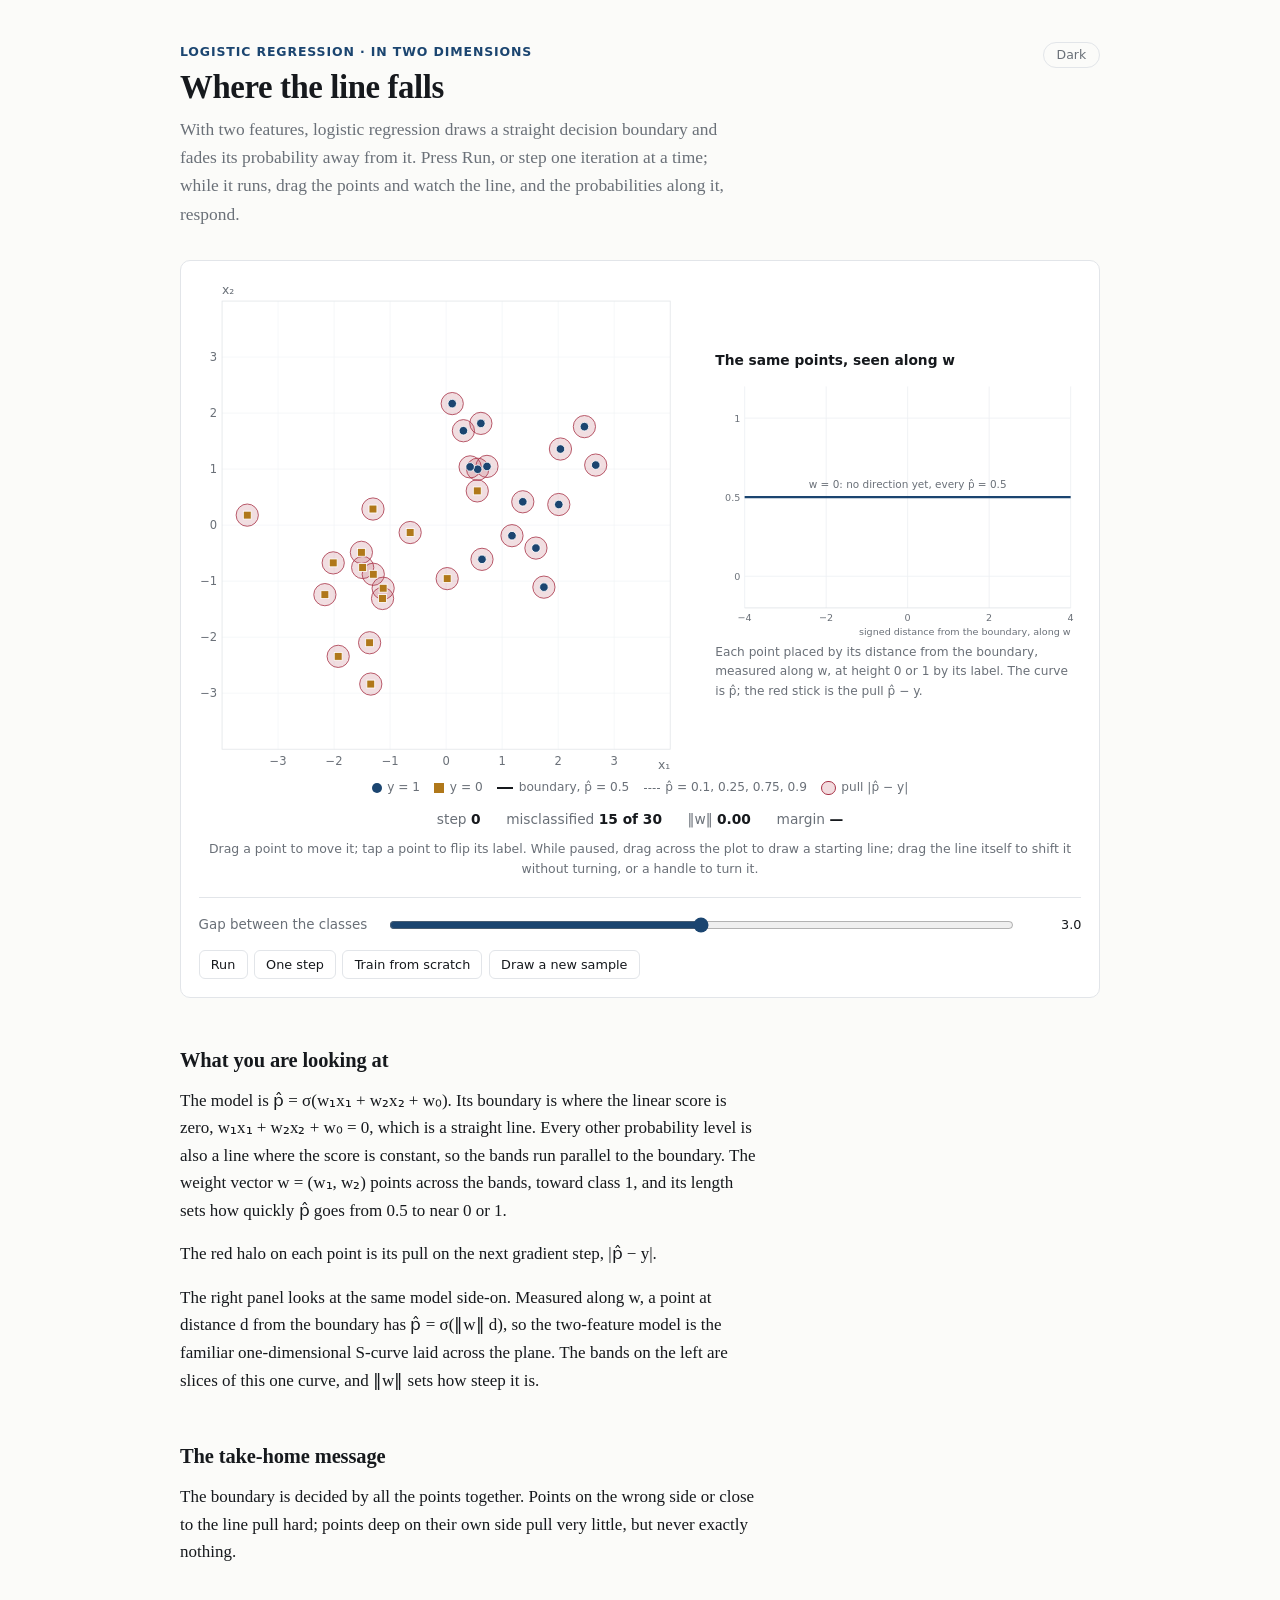
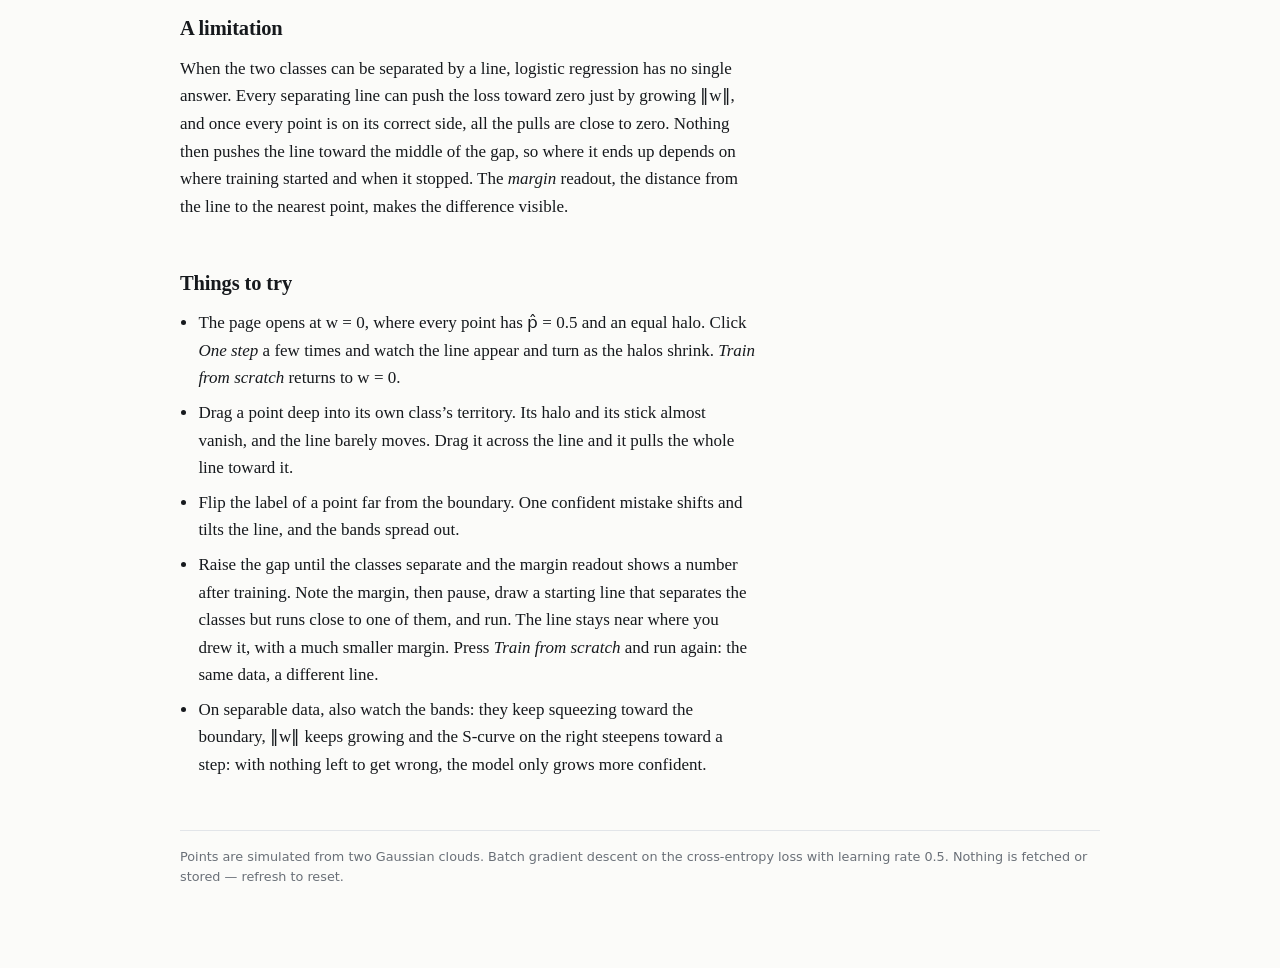
==== commit 9fe980ca: "Modify hint text and add nearLine function Updated hint text for user interaction instructions and a" ====
--- a/logreg/index.html
+++ b/logreg/index.html
@@ -177,7 +177,7 @@
       <span>&#8214;w&#8214; <b id="vW">—</b></span>
       <span>margin <b id="vM">—</b></span>
     </div>
-    <p class="hint">Drag a point to move it; tap a point to flip its label. While paused, drag across the plot to draw a starting line, or drag its handles to adjust it.</p>
+    <p class="hint">Drag a point to move it; tap a point to flip its label. While paused, drag across the plot to draw a starting line; drag the line itself to shift it without turning, or a handle to turn it.</p>
 
     <div class="controls">
       <div class="ctl">
@@ -406,6 +406,12 @@
   var f = function(t){ return [seg[0][0] + t*(seg[1][0]-seg[0][0]), seg[0][1] + t*(seg[1][1]-seg[0][1])]; };
   return [f(0.15), f(0.85)];
 }
+function nearLine(q){
+  var nw = Math.hypot(w[0], w[1]); if(nw < 1e-6) return false;
+  var x = ix(q.x), y = iy(q.y);
+  if(Math.abs(x) > R || Math.abs(y) > R) return false;
+  return Math.abs(score(x, y))/nw*(S.W - 2*S.m)/(2*R) < 10;
+}
 function countErr(ww){ var e = 0; pts.forEach(function(q){ if((ww[0]*q.x + ww[1]*q.y + ww[2] >= 0 ? 1 : 0) !== q.c) e++; }); return e; }
 // set w to a line through A and B with ||w|| = START_NORM
 function setLine(A, B, refDir){
@@ -429,6 +435,7 @@
   var best = -1, bd = 16;
   pts.forEach(function(p, k){ var d = Math.hypot(sx(p.x) - q.x, sy(p.y) - q.y); if(d < bd){ bd = d; best = k; } });
   if(best >= 0){ drag = { kind:"point", i:best, x0:q.x, y0:q.y, moved:false }; }
+  else if(!running && nearLine(q)){ drag = { kind:"shift", P0:[ix(q.x), iy(q.y)], b0:w[2] }; }
   else if(!running){ drag = { kind:"draw", A:[ix(q.x), iy(q.y)], x0:q.x, y0:q.y }; }
   else return;
   svg.setPointerCapture(e.pointerId); e.preventDefault();
@@ -437,9 +444,20 @@
   if(!drag) return;
   var q = svgPt(e), P = [clamp(ix(q.x)), clamp(iy(q.y))];
   if(drag.kind === "handle"){ setLine(drag.fixed, P, drag.ref); return; }
+  if(drag.kind === "shift"){ w[2] = drag.b0 - (w[0]*(P[0] - drag.P0[0]) + w[1]*(P[1] - drag.P0[1])); t = 0; dirty = true; return; }
   if(drag.kind === "draw"){ if(Math.hypot(q.x - drag.x0, q.y - drag.y0) > 10) setLine(drag.A, P, null); return; }
   if(Math.hypot(q.x - drag.x0, q.y - drag.y0) > 4) drag.moved = true;
   if(drag.moved){ pts[drag.i].x = P[0]; pts[drag.i].y = P[1]; dirty = true; }
+});
+svg.addEventListener("pointermove", function(e){
+  if(drag) return;
+  var q = svgPt(e), c = "crosshair";
+  if(!running){
+    var h = handles();
+    if(h && h.some(function(p){ return Math.hypot(sx(p[0]) - q.x, sy(p[1]) - q.y) < 14; })) c = "pointer";
+    else if(nearLine(q)) c = "move";
+  }
+  svg.style.cursor = c;
 });
 svg.addEventListener("pointerup", function(){
   if(!drag) return;
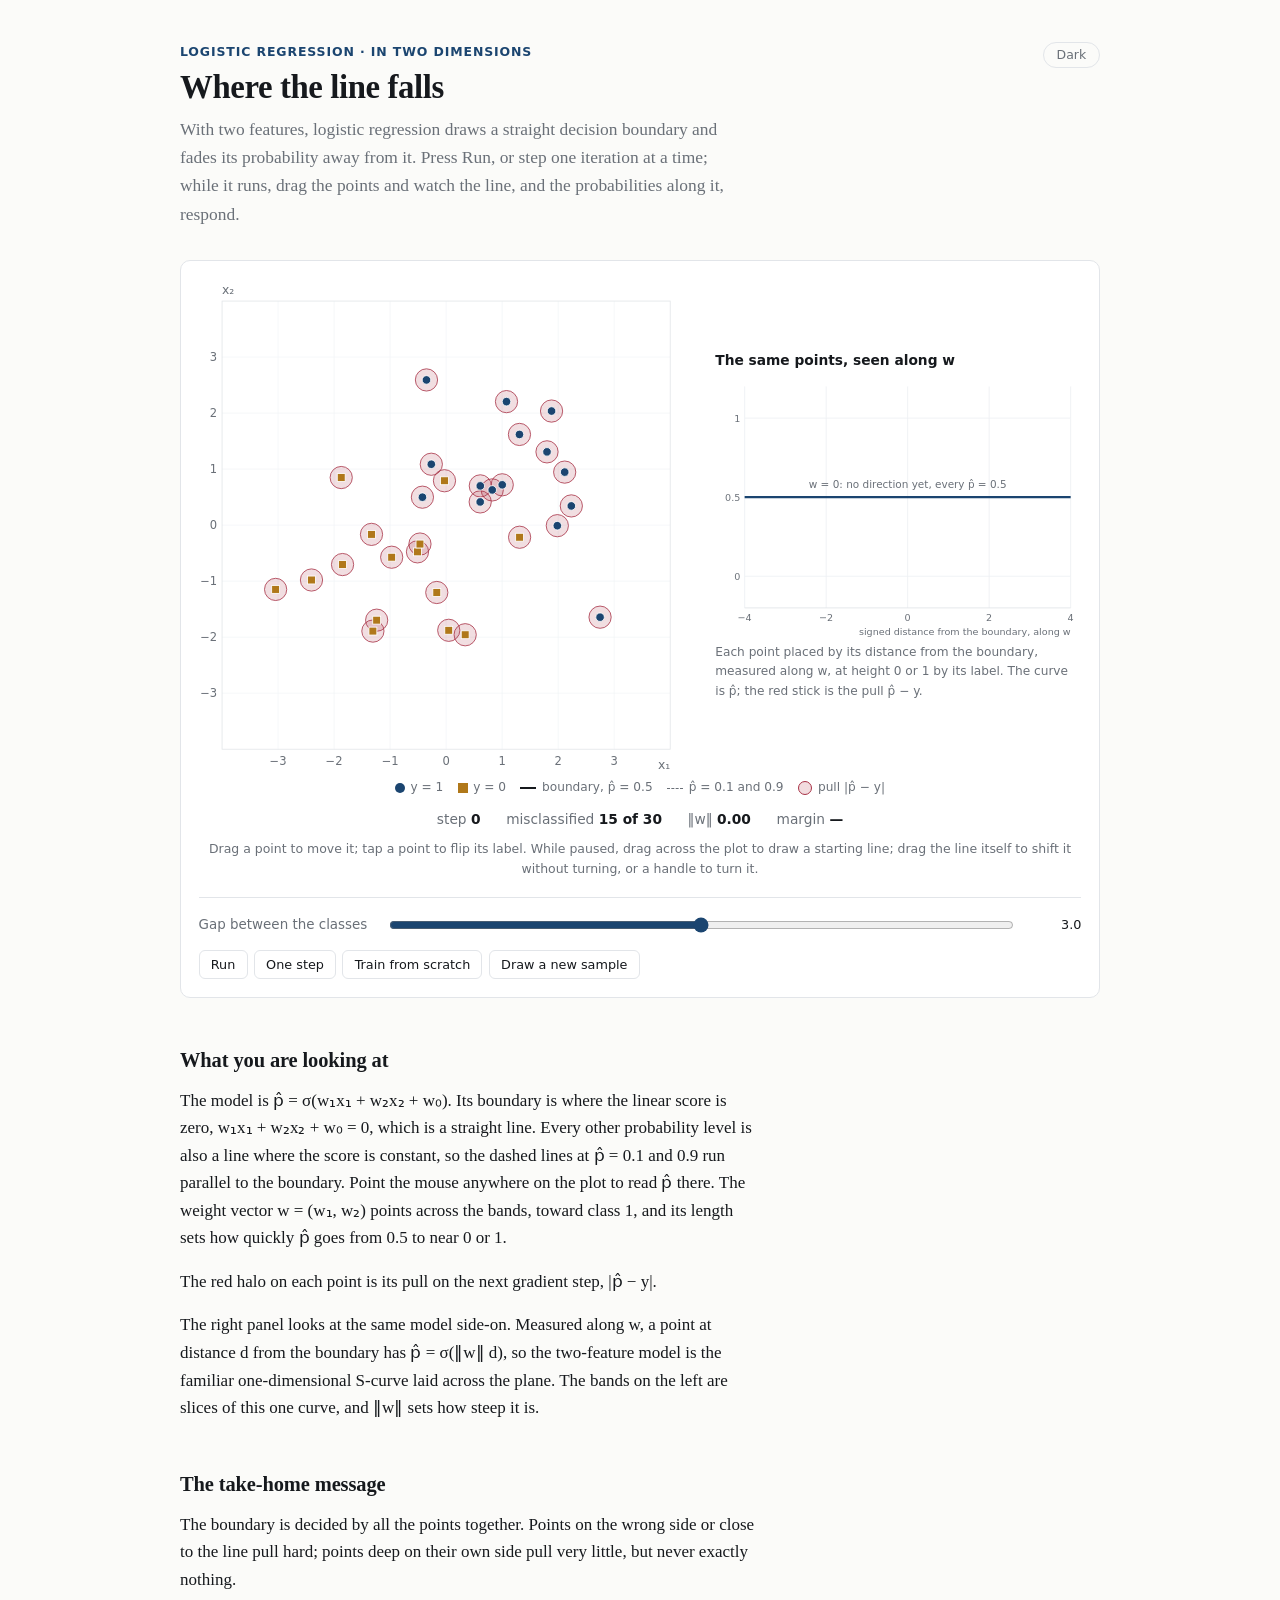
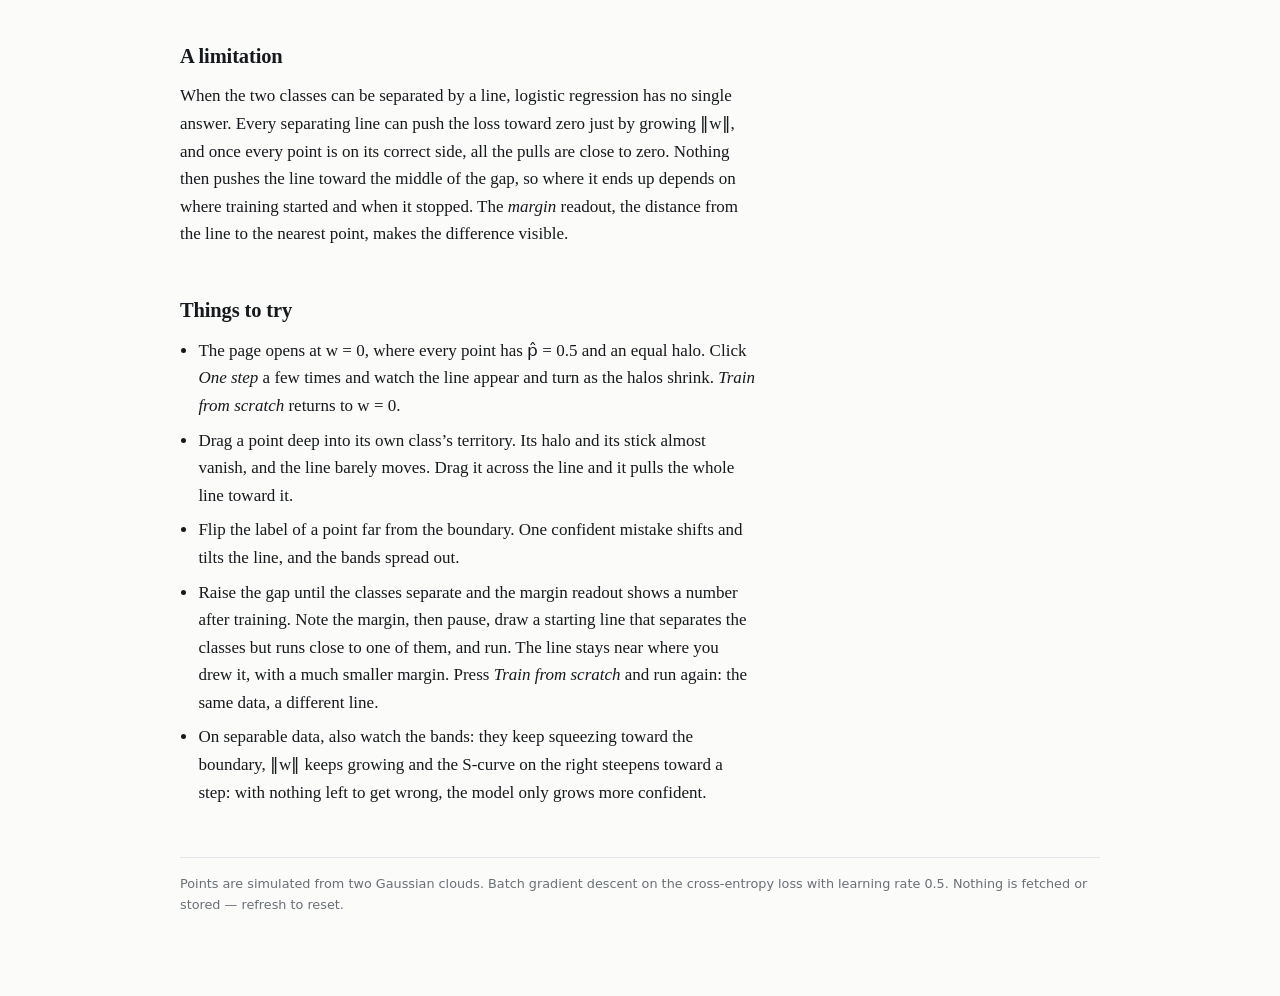
==== commit cb379d96: "Update probability levels and improve descriptions" ====
--- a/logreg/index.html
+++ b/logreg/index.html
@@ -168,7 +168,7 @@
       <span><i class="sw pos"></i>y = 1</span>
       <span><i class="sw neg"></i>y = 0</span>
       <span><i class="sw bnd"></i>boundary, p&#770; = 0.5</span>
-      <span><i class="sw lvl"></i>p&#770; = 0.1, 0.25, 0.75, 0.9</span>
+      <span><i class="sw lvl"></i>p&#770; = 0.1 and 0.9</span>
       <span><i class="sw halo"></i>pull |p&#770; &minus; y|</span>
     </div>
     <div class="stats">
@@ -196,7 +196,7 @@
 
   <div class="prose">
     <h2>What you are looking at</h2>
-    <p>The model is p&#770; = &sigma;(w&#8321;x&#8321; + w&#8322;x&#8322; + w&#8320;). Its boundary is where the linear score is zero, w&#8321;x&#8321; + w&#8322;x&#8322; + w&#8320; = 0, which is a straight line. Every other probability level is also a line where the score is constant, so the bands run parallel to the boundary. The weight vector w = (w&#8321;, w&#8322;) points across the bands, toward class 1, and its length sets how quickly p&#770; goes from 0.5 to near 0 or 1.</p>
+    <p>The model is p&#770; = &sigma;(w&#8321;x&#8321; + w&#8322;x&#8322; + w&#8320;). Its boundary is where the linear score is zero, w&#8321;x&#8321; + w&#8322;x&#8322; + w&#8320; = 0, which is a straight line. Every other probability level is also a line where the score is constant, so the dashed lines at p&#770; = 0.1 and 0.9 run parallel to the boundary. Point the mouse anywhere on the plot to read p&#770; there. The weight vector w = (w&#8321;, w&#8322;) points across the bands, toward class 1, and its length sets how quickly p&#770; goes from 0.5 to near 0 or 1.</p>
     <p>The red halo on each point is its pull on the next gradient step, |p&#770; &minus; y|.</p>
     <p>The right panel looks at the same model side-on. Measured along w, a point at distance d from the boundary has p&#770; = &sigma;(&#8214;w&#8214; d), so the two-feature model is the familiar one-dimensional S-curve laid across the plane. The bands on the left are slices of this one curve, and &#8214;w&#8214; sets how steep it is.</p>
 
@@ -296,13 +296,13 @@
   el("rect", { x:S.m, y:S.m, width:S.W-2*S.m, height:S.H-2*S.m, fill:cPan }, svg);
 
   var hasW = Math.hypot(w[0], w[1]) > 1e-6;
-  var P = [0.1, 0.25, 0.5, 0.75, 0.9], L = P.map(function(p){ return Math.log(p/(1-p)); });
+  var P = [0.1, 0.5, 0.9], L = P.map(function(p){ return Math.log(p/(1-p)); });
   if(hasW){
     var edges = [-Infinity].concat(L, [Infinity]);
-    var alpha = [0.30, 0.20, 0.10, 0.10, 0.20, 0.30];
-    for(var k = 0; k < 6; k++){
+    var alpha = [0.30, 0.12, 0.12, 0.30];
+    for(var k = 0; k < 4; k++){
       var poly = band(edges[k], edges[k+1]);
-      if(poly.length >= 3) el("polygon", { points:polyAttr(poly), fill:k < 3 ? cN : cP, "fill-opacity":alpha[k]*(dark ? 0.9 : 0.7) }, svg);
+      if(poly.length >= 3) el("polygon", { points:polyAttr(poly), fill:k < 2 ? cN : cP, "fill-opacity":alpha[k]*(dark ? 0.9 : 0.7) }, svg);
     }
   }
   [-3,-2,-1,0,1,2,3].forEach(function(v){
@@ -319,8 +319,18 @@
       var seg = levelSegment(L[k]); if(!seg) return;
       var mid = p === 0.5;
       el("line", { x1:sx(seg[0][0]), y1:sy(seg[0][1]), x2:sx(seg[1][0]), y2:sy(seg[1][1]),
-                   stroke:mid ? cI : cM, "stroke-width":mid ? 2.2 : 1, "stroke-dasharray":mid ? "" : "4 4" }, svg);
-
+                   stroke:mid ? cI : cM, "stroke-width":mid ? 2.2 : 1.1, "stroke-dasharray":mid ? "" : "5 4" }, svg);
+    });
+    // label the 0.1 and 0.9 lines, unless they have squeezed too close to the boundary
+    var nw = Math.hypot(w[0], w[1]), gapPx = L[2]/nw*(S.W - 2*S.m)/(2*R);
+    if(gapPx > 26) [0, 2].forEach(function(k){
+      var seg = levelSegment(L[k]); if(!seg) return;
+      var top = sy(seg[0][1]) < sy(seg[1][1]) ? 0 : 1, a = seg[top], b = seg[1-top], f = 0.1;
+      var lx = sx(a[0] + f*(b[0]-a[0])), ly = sy(a[1] + f*(b[1]-a[1]));
+      var ox = (k === 0 ? -1 : 1)*w[0]/nw, oy = -(k === 0 ? -1 : 1)*w[1]/nw;   // push the label outward, away from the boundary
+      var tx = el("text", { x:lx + 14*ox, y:ly + 14*oy + 4, "text-anchor":"middle", "font-size":13, fill:cI, "font-weight":600,
+                            stroke:cPan, "stroke-width":3, "paint-order":"stroke" }, svg);
+      tx.textContent = "p\u0302 = " + P[k];
     });
   }
   // halos then points
@@ -333,6 +343,13 @@
     else el("rect", { x:sx(q.x)-4.8, y:sy(q.y)-4.8, width:9.6, height:9.6, fill:cN, stroke:cPan, "stroke-width":1 }, svg);
   });
   el("rect", { x:S.m, y:S.m, width:S.W-2*S.m, height:S.H-2*S.m, fill:"none", stroke:cR }, svg);
+  if(hover){
+    var hp = sig(score(hover[0], hover[1])), hx = sx(hover[0]), hy = sy(hover[1]);
+    var right = hx > S.W - 120, up = hy < S.m + 30;
+    var ht = el("text", { x:hx + (right ? -12 : 12), y:hy + (up ? 24 : -12), "text-anchor":right ? "end" : "start", "font-size":14, fill:cI, "font-weight":600,
+                          stroke:cPan, "stroke-width":4, "paint-order":"stroke" }, svg);
+    ht.textContent = "p\u0302 = " + hp.toFixed(2);
+  }
   if(!running){ var hh = handles(); if(hh) hh.forEach(function(h){ el("circle", { cx:sx(h[0]), cy:sy(h[1]), r:7, fill:cPan, stroke:cI, "stroke-width":2 }, svg); }); }
 
   renderProj();
@@ -449,9 +466,14 @@
   if(Math.hypot(q.x - drag.x0, q.y - drag.y0) > 4) drag.moved = true;
   if(drag.moved){ pts[drag.i].x = P[0]; pts[drag.i].y = P[1]; dirty = true; }
 });
+var hover = null;
+svg.addEventListener("pointerleave", function(){ hover = null; dirty = true; });
 svg.addEventListener("pointermove", function(e){
+  var q0 = svgPt(e), hxv = ix(q0.x), hyv = iy(q0.y);
+  var inside = Math.abs(hxv) <= R && Math.abs(hyv) <= R && e.pointerType === "mouse";
+  hover = inside && !(drag && drag.kind !== "point") ? [hxv, hyv] : null; dirty = true;
   if(drag) return;
-  var q = svgPt(e), c = "crosshair";
+  var q = q0, c = "crosshair";
   if(!running){
     var h = handles();
     if(h && h.some(function(p){ return Math.hypot(sx(p[0]) - q.x, sy(p[1]) - q.y) < 14; })) c = "pointer";
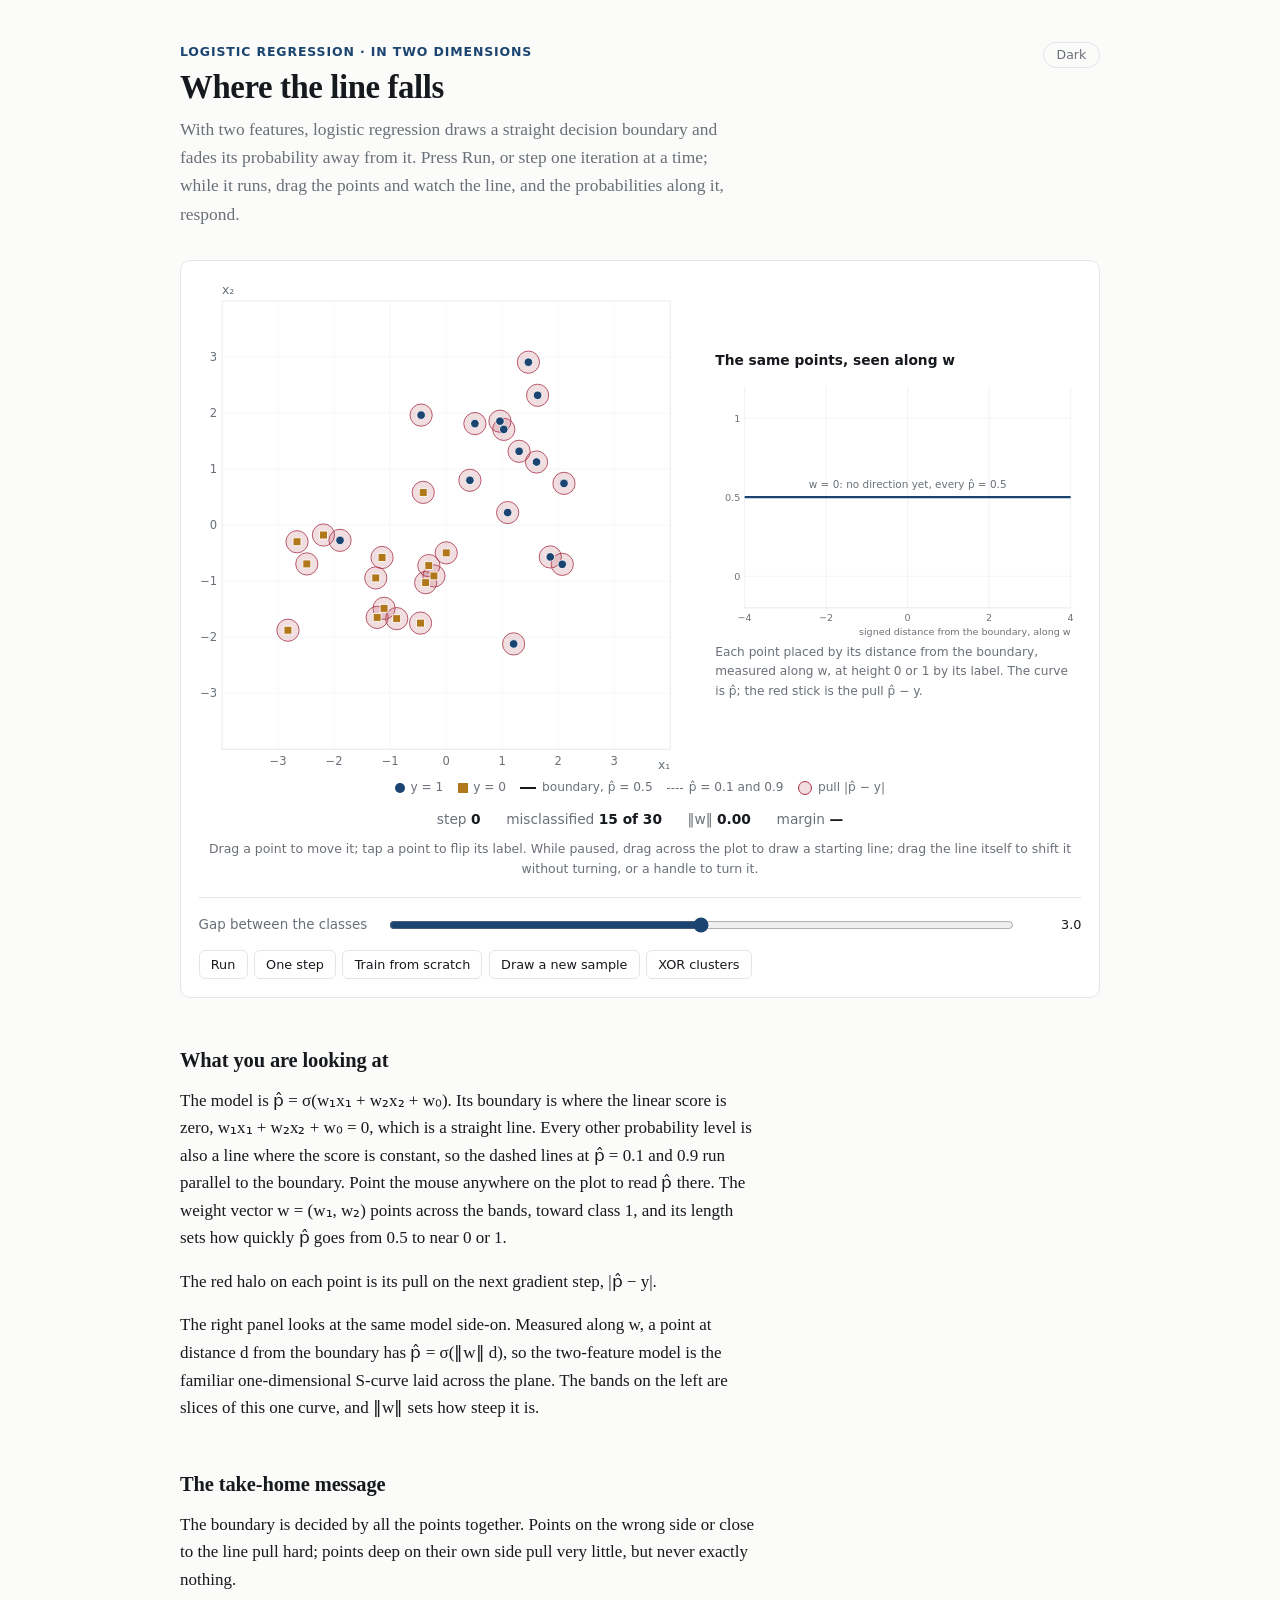
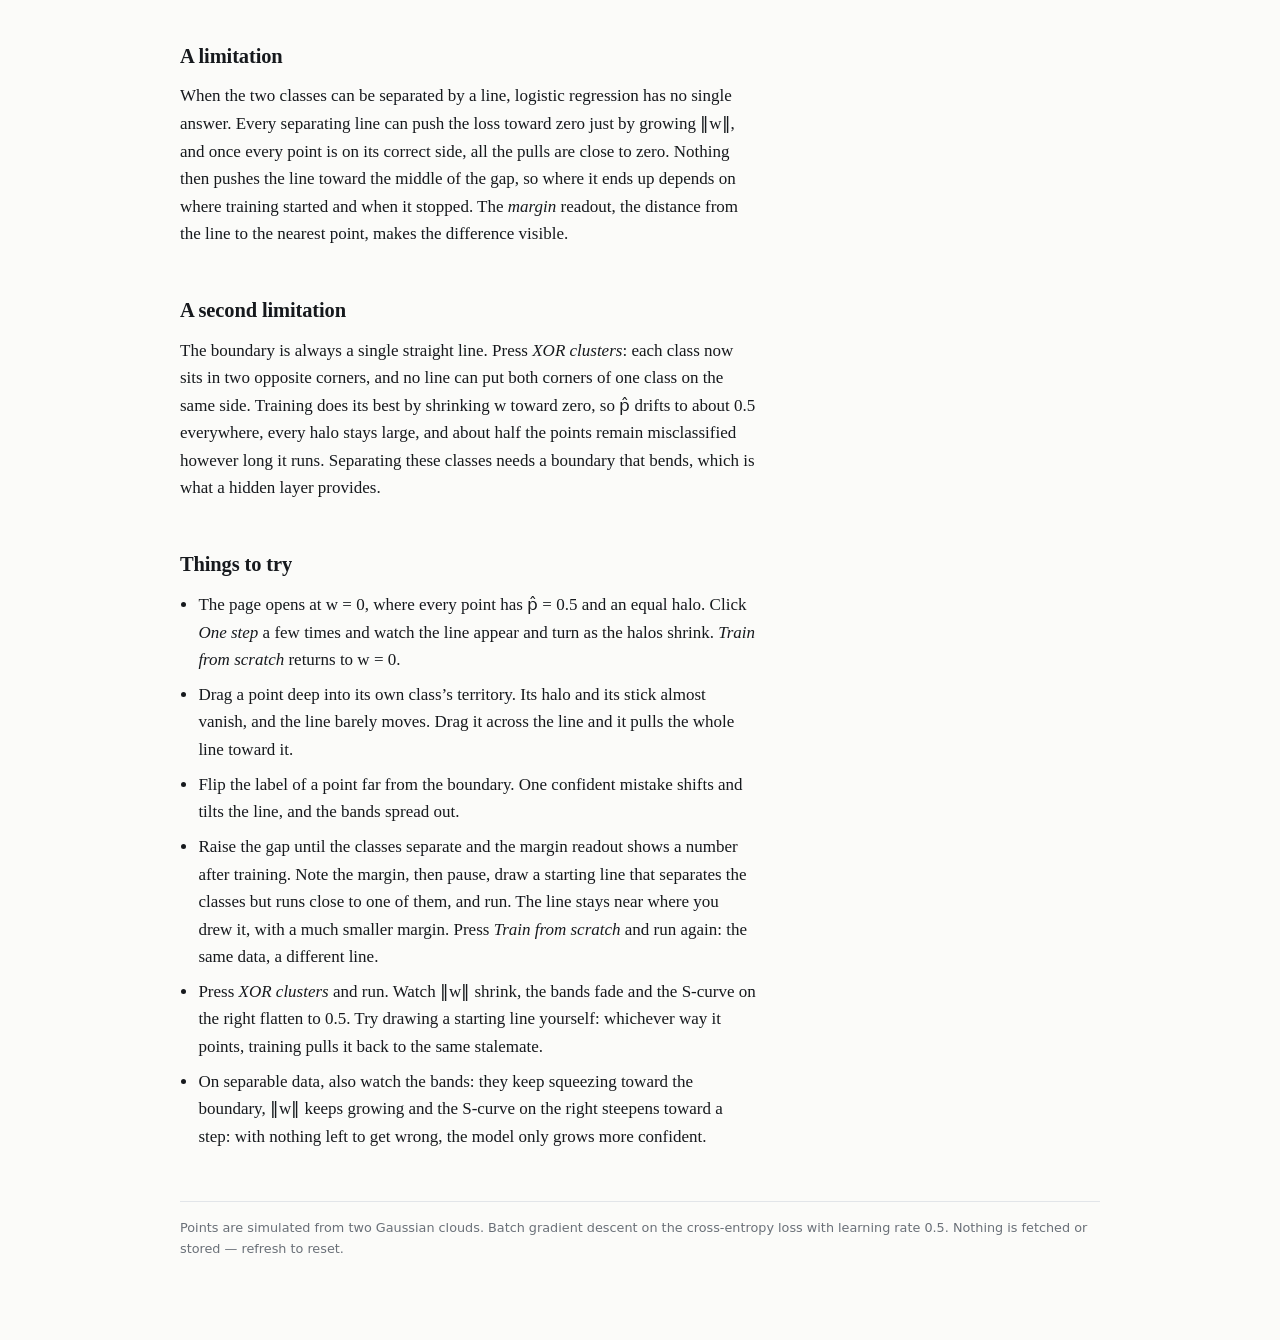
==== commit 11cafb55: "Add XOR clusters button and related functionality" ====
--- a/logreg/index.html
+++ b/logreg/index.html
@@ -190,6 +190,7 @@
         <button class="act" id="stepBtn" type="button">One step</button>
         <button class="act" id="restartBtn" type="button">Train from scratch</button>
         <button class="act" id="resample" type="button">Draw a new sample</button>
+        <button class="act" id="xorBtn" type="button">XOR clusters</button>
       </div>
     </div>
   </div>
@@ -205,6 +206,9 @@
 
     <h2>A limitation</h2>
     <p>When the two classes can be separated by a line, logistic regression has no single answer. Every separating line can push the loss toward zero just by growing &#8214;w&#8214;, and once every point is on its correct side, all the pulls are close to zero. Nothing then pushes the line toward the middle of the gap, so where it ends up depends on where training started and when it stopped. The <em>margin</em> readout, the distance from the line to the nearest point, makes the difference visible.</p>
+
+    <h2>A second limitation</h2>
+    <p>The boundary is always a single straight line. Press <em>XOR clusters</em>: each class now sits in two opposite corners, and no line can put both corners of one class on the same side. Training does its best by shrinking w toward zero, so p&#770; drifts to about 0.5 everywhere, every halo stays large, and about half the points remain misclassified however long it runs. Separating these classes needs a boundary that bends, which is what a hidden layer provides.</p>
 
     <h2>Things to try</h2>
     <ul>
@@ -212,6 +216,7 @@
       <li>Drag a point deep into its own class&rsquo;s territory. Its halo and its stick almost vanish, and the line barely moves. Drag it across the line and it pulls the whole line toward it.</li>
       <li>Flip the label of a point far from the boundary. One confident mistake shifts and tilts the line, and the bands spread out.</li>
       <li>Raise the gap until the classes separate and the margin readout shows a number after training. Note the margin, then pause, draw a starting line that separates the classes but runs close to one of them, and run. The line stays near where you drew it, with a much smaller margin. Press <em>Train from scratch</em> and run again: the same data, a different line.</li>
+      <li>Press <em>XOR clusters</em> and run. Watch &#8214;w&#8214; shrink, the bands fade and the S-curve on the right flatten to 0.5. Try drawing a starting line yourself: whichever way it points, training pulls it back to the same stalemate.</li>
       <li>On separable data, also watch the bands: they keep squeezing toward the boundary, &#8214;w&#8214; keeps growing and the S-curve on the right steepens toward a step: with nothing left to get wrong, the model only grows more confident.</li>
     </ul>
   </div>
@@ -232,11 +237,20 @@
 function randn(){ var u = 1 - Math.random(), v = Math.random(); return Math.sqrt(-2*Math.log(u))*Math.cos(2*Math.PI*v); }
 
 var R = 4, N_PER = 15, ETA = 0.5, STEPS_PER_FRAME = 2;
-var pts = [], w = [0,0,0], t = 0, running = false, gap = 3;   // w = (w1, w2, w0)
+var pts = [], w = [0,0,0], t = 0, running = false, gap = 3, xor = false;   // w = (w1, w2, w0)
 var DIR = [Math.cos(0.6), Math.sin(0.6)];
 
 function generate(){
   pts = [];
+  if(xor){
+    // four clusters: class 1 where x1 and x2 have the same sign, class 0 where they differ
+    var c = 0.9 + gap/3, sd = 0.55, k = 0;
+    [[1,1,1],[-1,-1,1],[1,-1,0],[-1,1,0]].forEach(function(q, j){
+      var n = j % 2 === 0 ? Math.ceil(N_PER/2) : Math.floor(N_PER/2);
+      for(var i = 0; i < n; i++) pts.push({ x:clamp(q[0]*c + sd*randn()), y:clamp(q[1]*c + sd*randn()), c:q[2] });
+    });
+    return;
+  }
   for(var i = 0; i < N_PER; i++){
     pts.push({ x:clamp(-gap/2*DIR[0] + randn()), y:clamp(-gap/2*DIR[1] + randn()), c:0 });
     pts.push({ x:clamp( gap/2*DIR[0] + randn()), y:clamp( gap/2*DIR[1] + randn()), c:1 });
@@ -494,6 +508,11 @@
 $("runBtn").addEventListener("click", function(){ running = !running; drag = null; dirty = true; });
 $("stepBtn").addEventListener("click", function(){ running = false; step(); dirty = true; });
 $("restartBtn").addEventListener("click", function(){ running = false; w = [0,0,0]; t = 0; dirty = true; });
+$("xorBtn").addEventListener("click", function(){
+  xor = !xor; this.classList.toggle("on", xor);
+  this.textContent = xor ? "Back to two clouds" : "XOR clusters";
+  running = false; generate(); w = [0,0,0]; t = 0; dirty = true;
+});
 $("resample").addEventListener("click", function(){ running = false; generate(); w = [0,0,0]; t = 0; dirty = true; });
 
 var root = document.documentElement;
